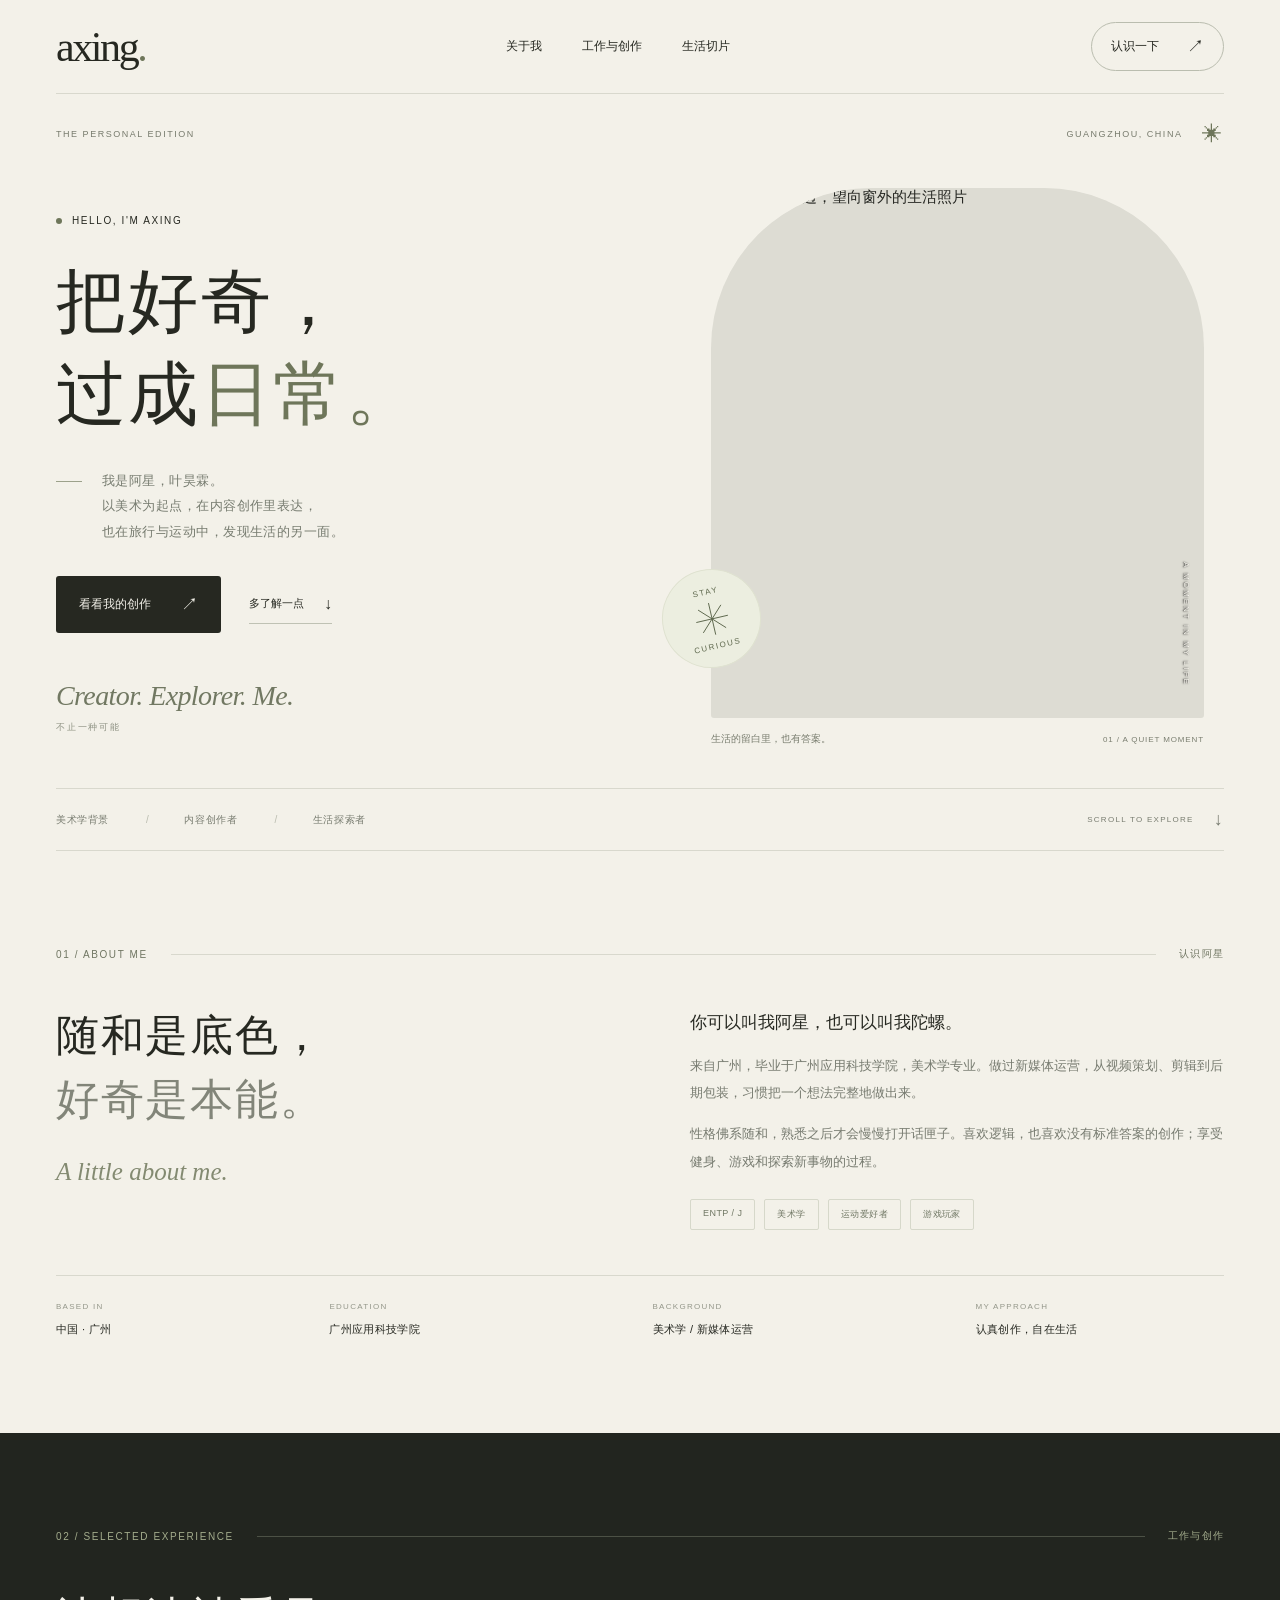
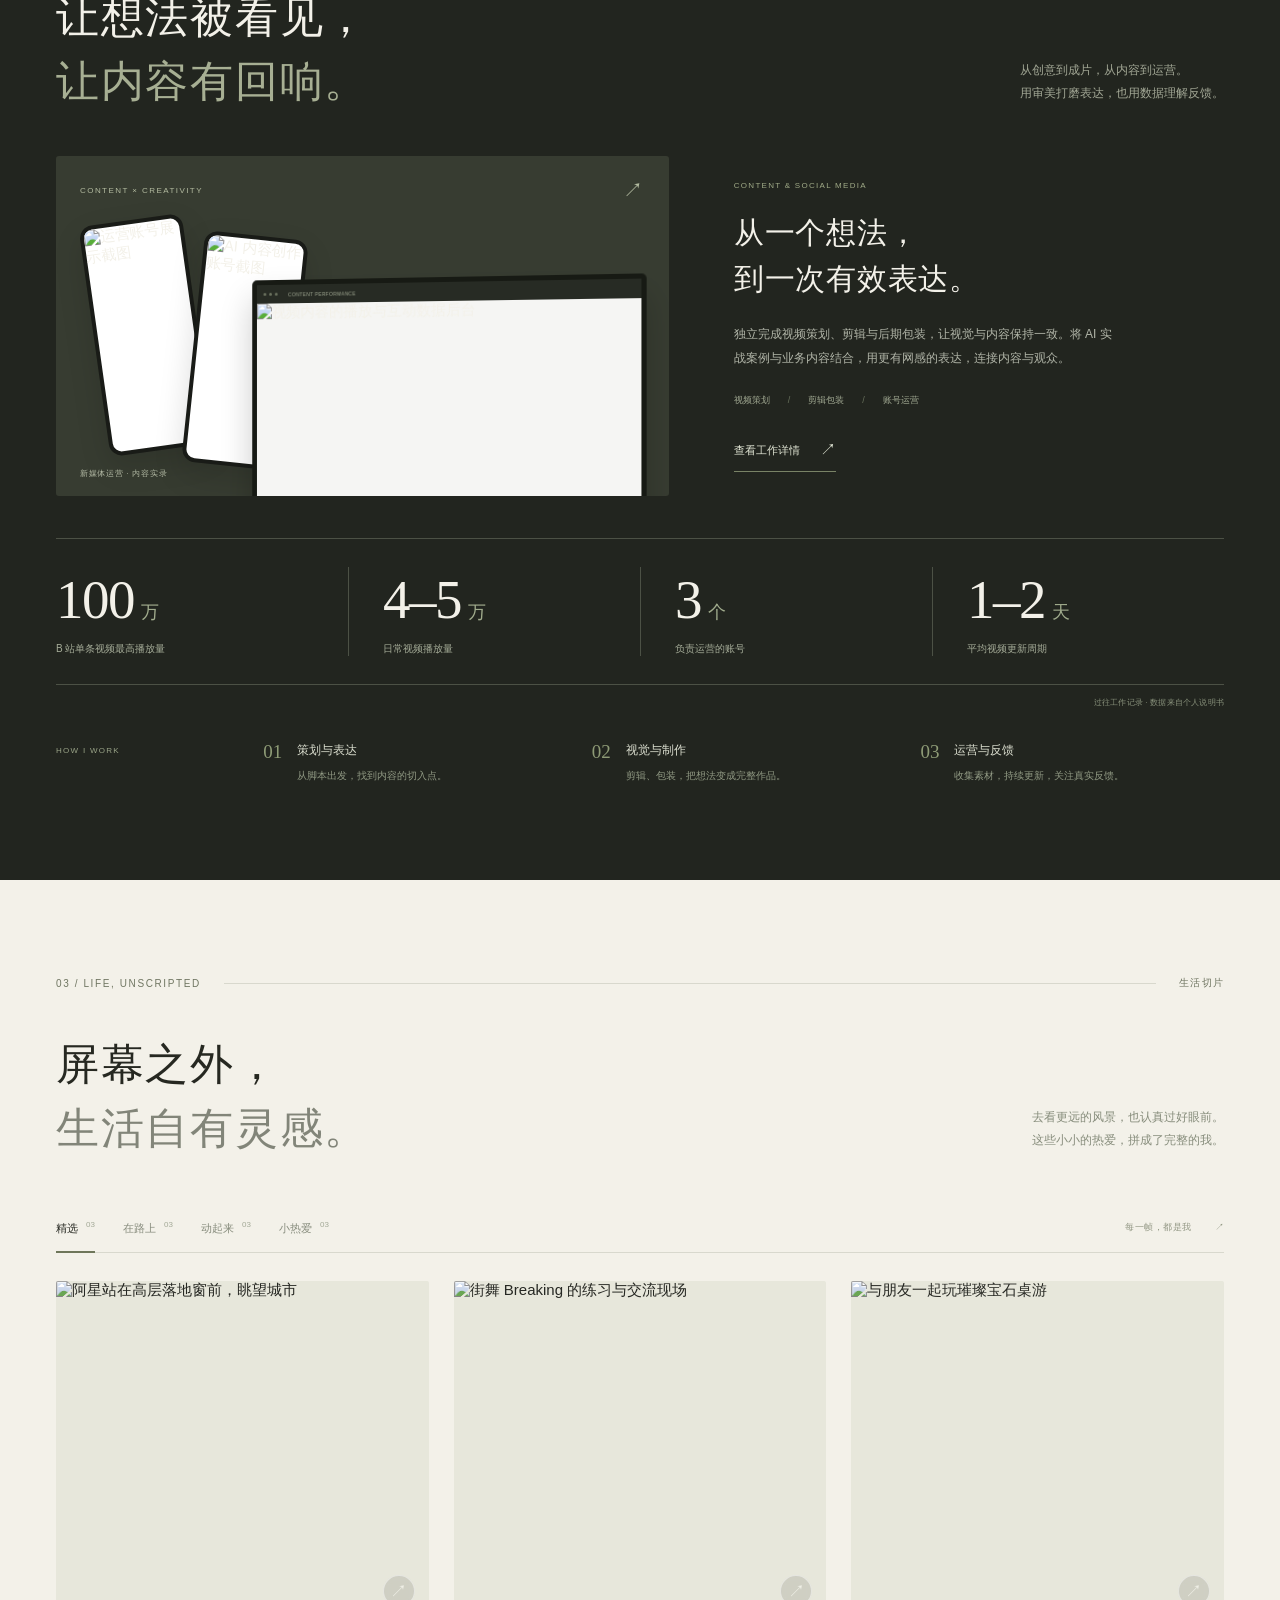
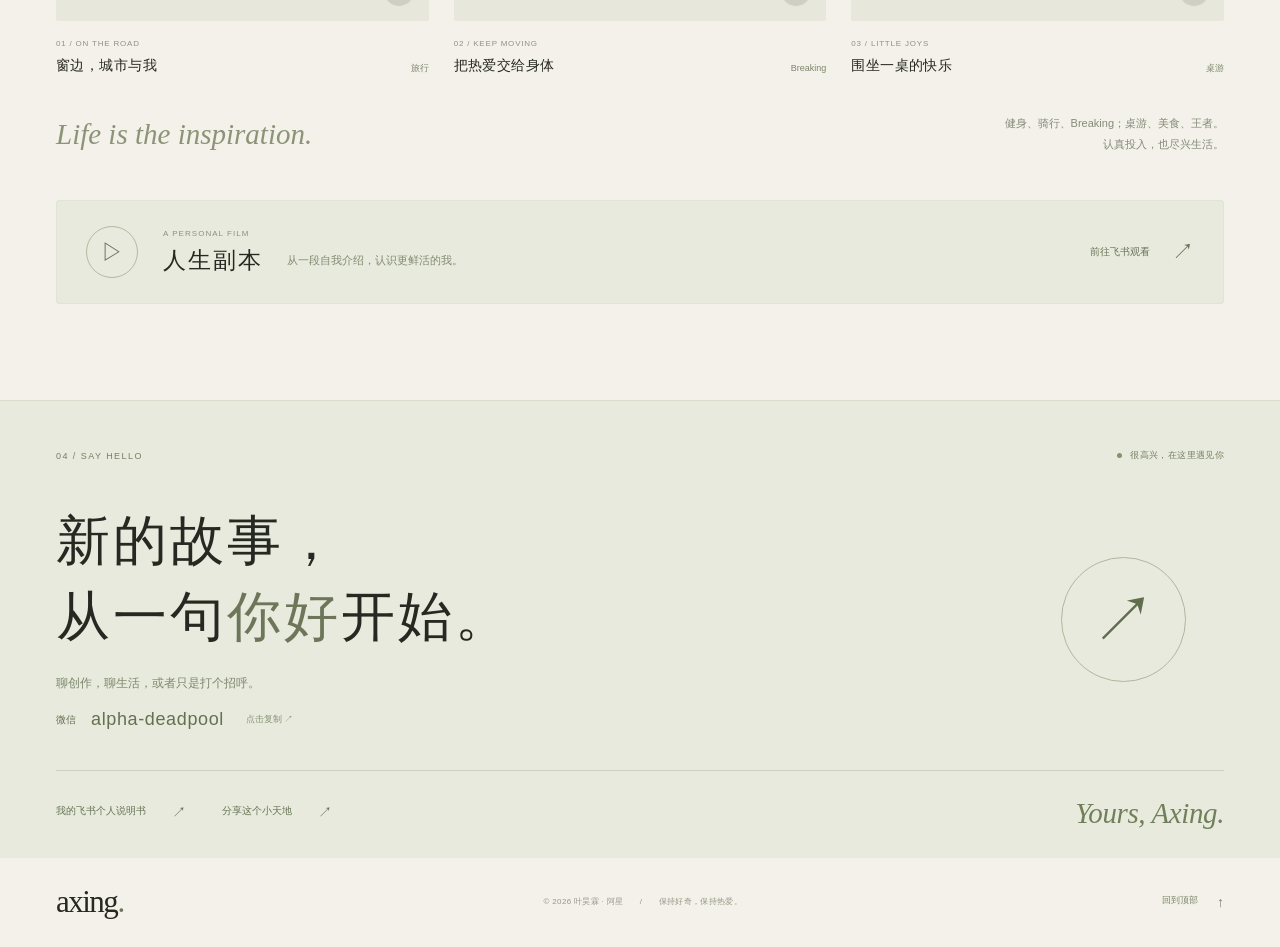
==== index.html @ 2fe50571 "Publish personal website with HTML, CSS and JavaScript" ====
<!doctype html>
<html lang="zh-CN">
<head>
  <meta charset="UTF-8">
  <meta name="viewport" content="width=device-width, initial-scale=1.0">
  <meta name="theme-color" content="#f3f1e9">
  <title>阿星 · 叶昊霖 — 在创作与生活之间，保持好奇</title>
  <meta name="description" content="你好，我是阿星，叶昊霖。来自广州，美术学背景，做过新媒体运营。在这里认识我的创作、工作与生活。">
  <link rel="canonical" href="https://tyler9169.github.io/axing-personal-site/">
  <meta property="og:url" content="https://tyler9169.github.io/axing-personal-site/">
  <meta property="og:image" content="https://tyler9169.github.io/axing-personal-site/assets/travel-01.webp">
  <meta property="og:type" content="website">
  <meta property="og:title" content="阿星 · 在创作与生活之间，保持好奇">
  <meta property="og:description" content="美术学背景 · 新媒体内容创作 · 生活探索。很高兴认识你。">
  <link rel="icon" type="image/svg+xml" href="favicon.svg">
  <link rel="preload" as="image" href="assets/travel-01.webp">
  <link rel="stylesheet" href="style.css">
  <script src="script.js" defer></script>
</head>
<body>
  <a class="skip-link" href="#main">跳到主要内容</a>
  <header class="site-header">
    <div class="container header-inner">
      <a class="wordmark" href="#home" aria-label="阿星，回到首页">axing<span>.</span></a>
      <nav class="desktop-nav" aria-label="主导航">
        <a href="#about">关于我</a><a href="#work">工作与创作</a><a href="#life">生活切片</a>
      </nav>
      <a href="#connect" class="header-contact">认识一下 <span aria-hidden="true">↗</span></a>
      <button class="menu-toggle" type="button" aria-expanded="false" aria-controls="mobile-nav" aria-label="打开导航"><span></span><span></span></button>
    </div>
    <nav class="mobile-nav" id="mobile-nav" aria-label="移动端导航" hidden>
      <a href="#about">关于我 <span>01</span></a><a href="#work">工作与创作 <span>02</span></a><a href="#life">生活切片 <span>03</span></a><a href="#connect">认识一下 <span>↗</span></a>
    </nav>
  </header>

  <main id="main">
    <section class="hero container" id="home" aria-labelledby="hero-heading">
      <div class="hero-topline"><span>THE PERSONAL EDITION</span><span>GUANGZHOU, CHINA <span class="tiny-star" aria-hidden="true">✳</span></span></div>
      <div class="hero-grid">
        <div class="hero-copy">
          <p class="eyebrow"><span class="status-dot"></span> HELLO, I'M AXING</p>
          <h1 id="hero-heading">把好奇，<br>过成<span class="italic-cn">日常。</span></h1>
          <div class="hero-intro"><span class="short-line" aria-hidden="true"></span><p>我是阿星，叶昊霖。<br>以美术为起点，在内容创作里表达，<br class="desktop-break">也在旅行与运动中，发现生活的另一面。</p></div>
          <div class="hero-actions"><a class="button button-dark" href="#work">看看我的创作 <span aria-hidden="true">↗</span></a><a class="text-link" href="#about">多了解一点 <span aria-hidden="true">↓</span></a></div>
          <div class="hero-signoff"><span class="serif">Creator. Explorer. Me.</span><span class="small-label">不止一种可能</span></div>
        </div>
        <figure class="hero-figure">
          <div class="hero-photo-frame"><img class="hero-photo" src="assets/travel-01.webp" width="1466" height="2200" alt="阿星坐在窗边，望向窗外的生活照片" fetchpriority="high"><div class="photo-side-note" aria-hidden="true">A MOMENT IN MY LIFE</div></div>
          <figcaption><span>生活的留白里，也有答案。</span><span>01 / A QUIET MOMENT</span></figcaption>
          <div class="photo-seal" aria-hidden="true"><span>STAY</span><svg viewBox="0 0 40 40" fill="none"><path d="M20 2v36M2 20h36M7 7l26 26M7 33 33 7" stroke="currentColor" stroke-width="1"/></svg><span>CURIOUS</span></div>
        </figure>
      </div>
      <div class="hero-bottom"><span>美术学背景</span><span>内容创作者</span><span>生活探索者</span><a href="#about" class="scroll-link" aria-label="向下探索关于我">SCROLL TO EXPLORE <span aria-hidden="true">↓</span></a></div>
    </section>

    <section class="about section-space container" id="about" aria-labelledby="about-heading">
      <div class="section-marker"><span class="section-number">01 / ABOUT ME</span><span class="rule"></span><span class="section-aside">认识阿星</span></div>
      <div class="about-grid">
        <div><h2 id="about-heading">随和是底色，<br><span class="muted">好奇是本能。</span></h2><div class="about-signature serif">A little about me.</div></div>
        <div class="about-body"><p class="lead">你可以叫我阿星，也可以叫我陀螺。</p><p>来自广州，毕业于广州应用科技学院，美术学专业。做过新媒体运营，从视频策划、剪辑到后期包装，习惯把一个想法完整地做出来。</p><p>性格佛系随和，熟悉之后才会慢慢打开话匣子。喜欢逻辑，也喜欢没有标准答案的创作；享受健身、游戏和探索新事物的过程。</p><div class="about-tags"><span>ENTP / J</span><span>美术学</span><span>运动爱好者</span><span>游戏玩家</span></div></div>
      </div>
      <dl class="profile-facts"><div><dt>BASED IN</dt><dd>中国 · 广州</dd></div><div><dt>EDUCATION</dt><dd>广州应用科技学院</dd></div><div><dt>BACKGROUND</dt><dd>美术学 / 新媒体运营</dd></div><div><dt>MY APPROACH</dt><dd>认真创作，自在生活</dd></div></dl>
    </section>

    <section class="work section-space" id="work" aria-labelledby="work-heading">
      <div class="container">
        <div class="section-marker"><span class="section-number">02 / SELECTED EXPERIENCE</span><span class="rule"></span><span class="section-aside">工作与创作</span></div>
        <div class="section-heading-row"><h2 id="work-heading">让想法被看见，<br><span>让内容有回响。</span></h2><p>从创意到成片，从内容到运营。<br>用审美打磨表达，也用数据理解反馈。</p></div>
        <div class="work-feature">
          <button class="work-visual" type="button" data-case-open aria-label="查看新媒体内容创作与账号运营的案例详情">
            <div class="visual-topline"><span>CONTENT × CREATIVITY</span><span>↗</span></div>
            <div class="screens-composition"><div class="phone-screen phone-one"><img src="assets/work-01.webp" width="990" height="2200" alt="运营账号展示截图" loading="lazy"></div><div class="phone-screen phone-two"><img src="assets/work-03.webp" width="1016" height="2200" alt="AI 内容创作账号截图" loading="lazy"></div><div class="analytics-window"><div class="window-bar"><i></i><i></i><i></i><span>CONTENT PERFORMANCE</span></div><img src="assets/work-06.webp" width="1800" height="1055" alt="视频内容的播放与互动数据后台" loading="lazy"></div></div>
            <span class="visual-caption">新媒体运营 · 内容实录</span><span class="visual-open" aria-hidden="true">↗</span>
          </button>
          <div class="work-feature-copy"><span class="eyebrow">CONTENT & SOCIAL MEDIA</span><h3>从一个想法，<br>到一次有效表达。</h3><p>独立完成视频策划、剪辑与后期包装，让视觉与内容保持一致。将 AI 实战案例与业务内容结合，用更有网感的表达，连接内容与观众。</p><div class="project-tags"><span>视频策划</span><span>剪辑包装</span><span>账号运营</span></div><button class="text-link light-link" type="button" data-case-open>查看工作详情 <span aria-hidden="true">↗</span></button></div>
        </div>
        <div class="metrics"><div><span class="metric-value">100<span>万</span></span><p>B 站单条视频最高播放量</p></div><div><span class="metric-value">4–5<span>万</span></span><p>日常视频播放量</p></div><div><span class="metric-value">3<span>个</span></span><p>负责运营的账号</p></div><div><span class="metric-value">1–2<span>天</span></span><p>平均视频更新周期</p></div></div>
        <p class="metric-source">过往工作记录 · 数据来自个人说明书</p>
        <div class="expertise"><span class="small-label">HOW I WORK</span><div class="expertise-item"><span>01</span><div><h4>策划与表达</h4><p>从脚本出发，找到内容的切入点。</p></div></div><div class="expertise-item"><span>02</span><div><h4>视觉与制作</h4><p>剪辑、包装，把想法变成完整作品。</p></div></div><div class="expertise-item"><span>03</span><div><h4>运营与反馈</h4><p>收集素材，持续更新，关注真实反馈。</p></div></div></div>
      </div>
    </section>

    <section class="life section-space container" id="life" aria-labelledby="life-heading">
      <div class="section-marker"><span class="section-number">03 / LIFE, UNSCRIPTED</span><span class="rule"></span><span class="section-aside">生活切片</span></div>
      <div class="section-heading-row"><h2 id="life-heading">屏幕之外，<br><span class="muted">生活自有灵感。</span></h2><p>去看更远的风景，也认真过好眼前。<br>这些小小的热爱，拼成了完整的我。</p></div>
      <div class="gallery-toolbar"><div class="gallery-tabs" role="tablist" aria-label="生活照片分类"><button id="tab-selected" type="button" role="tab" aria-selected="true" aria-controls="life-gallery" tabindex="0" data-filter="selected">精选 <span>03</span></button><button id="tab-travel" type="button" role="tab" aria-selected="false" aria-controls="life-gallery" tabindex="-1" data-filter="travel">在路上 <span>03</span></button><button id="tab-sport" type="button" role="tab" aria-selected="false" aria-controls="life-gallery" tabindex="-1" data-filter="sport">动起来 <span>03</span></button><button id="tab-hobby" type="button" role="tab" aria-selected="false" aria-controls="life-gallery" tabindex="-1" data-filter="hobby">小热爱 <span>03</span></button></div><span class="gallery-hint">每一帧，都是我 <span aria-hidden="true">↗</span></span></div>
      <div class="life-gallery" id="life-gallery" role="tabpanel" aria-labelledby="tab-selected" tabindex="0">
        <button class="gallery-card" type="button" data-photo-id="travel-02" aria-label="放大照片：窗边，城市与我"><span class="gallery-image"><img src="assets/travel-02.webp" width="1279" height="1706" alt="阿星站在高层落地窗前，眺望城市" loading="lazy"><span class="image-expand" aria-hidden="true">↗</span></span><span class="gallery-caption"><span><small>01 / ON THE ROAD</small><strong>窗边，城市与我</strong></span><span class="caption-tag">旅行</span></span></button>
        <button class="gallery-card" type="button" data-photo-id="sport-03" aria-label="放大照片：把热爱交给身体"><span class="gallery-image"><img src="assets/sport-03.webp" width="1800" height="868" alt="街舞 Breaking 的练习与交流现场" loading="lazy"><span class="image-expand" aria-hidden="true">↗</span></span><span class="gallery-caption"><span><small>02 / KEEP MOVING</small><strong>把热爱交给身体</strong></span><span class="caption-tag">Breaking</span></span></button>
        <button class="gallery-card" type="button" data-photo-id="hobby-01" aria-label="放大照片：围坐一桌的快乐"><span class="gallery-image"><img src="assets/hobby-01.webp" width="1800" height="1350" alt="与朋友一起玩璀璨宝石桌游" loading="lazy"><span class="image-expand" aria-hidden="true">↗</span></span><span class="gallery-caption"><span><small>03 / LITTLE JOYS</small><strong>围坐一桌的快乐</strong></span><span class="caption-tag">桌游</span></span></button>
      </div>
      <div class="life-note"><span class="serif">Life is the inspiration.</span><p>健身、骑行、Breaking；桌游、美食、王者。<br>认真投入，也尽兴生活。</p></div>
      <a class="film-link" href="https://my.feishu.cn/wiki/CaBywIQuNijyKak8I6Ncu6BZnD2" target="_blank" rel="noopener noreferrer"><span class="film-icon" aria-hidden="true">▷</span><span class="film-copy"><small>A PERSONAL FILM</small><strong>人生副本</strong><span>从一段自我介绍，认识更鲜活的我。</span></span><span class="film-action">前往飞书观看 <span aria-hidden="true">↗</span></span></a>
    </section>

    <section class="connect" id="connect" aria-labelledby="connect-heading"><div class="container"><div class="connect-top"><span class="small-label">04 / SAY HELLO</span><span class="connect-dot"><i></i> 很高兴，在这里遇见你</span></div><div class="connect-main"><div><h2 id="connect-heading">新的故事，<br>从一句<span>你好</span>开始。</h2><p>聊创作，聊生活，或者只是打个招呼。</p><button class="wechat-contact" type="button" data-copy-wechat aria-label="复制微信号 alpha-deadpool"><span>微信</span><strong>alpha-deadpool</strong><span class="copy-label">点击复制 ↗</span></button></div><button class="connect-arrow" type="button" data-copy-wechat aria-label="复制阿星的微信号 alpha-deadpool">↗</button></div><div class="connect-links"><a href="https://my.feishu.cn/wiki/CaBywIQuNijyKak8I6Ncu6BZnD2" target="_blank" rel="noopener noreferrer">我的飞书个人说明书 <span aria-hidden="true">↗</span></a><button class="share-button" type="button">分享这个小天地 <span aria-hidden="true">↗</span></button><span class="connect-signature serif">Yours, Axing.</span></div></div></section>
  </main>

  <footer class="site-footer container"><a class="wordmark" href="#home" aria-label="回到首页">axing<span>.</span></a><p>© <span id="copyright-year">2026</span> 叶昊霖 · 阿星 <span class="footer-divider">/</span> 保持好奇，保持热爱。</p><a href="#home">回到顶部 <span aria-hidden="true">↑</span></a></footer>
  <p id="toast" class="toast" role="status" aria-live="polite"></p>

  <dialog class="lightbox" id="photo-dialog" aria-labelledby="photo-title"><div class="lightbox-top"><p id="photo-title"></p><button class="icon-button" type="button" data-close="photo-dialog" aria-label="关闭照片">×</button></div><div class="lightbox-stage"><button class="photo-prev icon-button" type="button" aria-label="上一张照片">←</button><img id="lightbox-image" src="assets/travel-02.webp" alt=""><button class="photo-next icon-button" type="button" aria-label="下一张照片">→</button></div><div class="lightbox-bottom"><p id="photo-description"></p><span id="photo-counter"></span></div></dialog>

  <dialog class="case-dialog" id="case-dialog" aria-labelledby="case-title"><div class="case-dialog-header"><span class="small-label">SELECTED EXPERIENCE / 01</span><button type="button" class="icon-button" data-close="case-dialog" aria-label="关闭工作详情">×</button></div><div class="case-content"><p class="eyebrow">新媒体内容创作与账号运营</p><h2 id="case-title">把想法做成内容，<br>再把内容带到人群中。</h2><p class="case-intro">一段从视频策划、独立制作到多账号运营的工作经历。</p><dl class="case-meta"><div><dt>角色</dt><dd>新媒体运营</dd></div><div><dt>工作范围</dt><dd>策划 / 剪辑 / 后期 / 运营</dd></div><div><dt>内容方向</dt><dd>AI 实战案例与业务内容</dd></div></dl><h3>我负责的部分</h3><ol class="case-responsibilities"><li><strong>让表达完整</strong><p>独立负责视频的策划、剪辑及后期包装，统一整体内容风格，打磨视觉呈现。</p></li><li><strong>让内容易于理解</strong><p>将 AI 实战案例与公司代购服务等内容结合，通过更有网感的表达，优化用户观看体验。</p></li><li><strong>让运营持续发生</strong><p>负责三个账号，根据脚本收集与制作素材，平均每 1–2 天更新一条视频。</p></li></ol><h3>工作记录</h3><p class="case-note">以下为个人说明书中的原始账号与后台截图，可点击查看大图。</p><div class="case-screens"><button type="button" data-work-photo="work-01" aria-label="放大账号展示一"><img src="assets/work-01.webp" alt="账号展示一" loading="lazy"></button><button type="button" data-work-photo="work-02" aria-label="放大账号展示二"><img src="assets/work-02.webp" alt="账号展示二" loading="lazy"></button><button type="button" data-work-photo="work-03" aria-label="放大 AI 内容账号"><img src="assets/work-03.webp" alt="AI 内容账号" loading="lazy"></button><button type="button" data-work-photo="work-04" aria-label="放大运营数据一"><img src="assets/work-04.webp" alt="运营数据一" loading="lazy"></button><button type="button" data-work-photo="work-05" aria-label="放大运营数据二"><img src="assets/work-05.webp" alt="运营数据二" loading="lazy"></button><button type="button" data-work-photo="work-06" aria-label="放大视频表现数据"><img src="assets/work-06.webp" alt="视频表现数据" loading="lazy"></button></div><p class="case-bottom-note">数据来自过往个人工作记录，不代表当前账号表现。</p></div></dialog>
</body>
</html>
---- style.css ----
@charset "UTF-8";
:root{--paper:#f3f1e9;--ink:#262821;--muted:#828579;--line:#d8d8cd;--olive:#6e765a;--dark:#22251f;--serif:"Bodoni 72","Didot","Times New Roman","Songti SC","STSong",serif;--sans:"Helvetica Neue","PingFang SC","Microsoft YaHei",Arial,sans-serif}
*{box-sizing:border-box}html{scroll-behavior:smooth;scroll-padding-top:95px}body{margin:0;background:var(--paper);color:var(--ink);font-family:var(--sans);font-size:15px;-webkit-font-smoothing:antialiased}body.modal-open{overflow:hidden}button,a{-webkit-tap-highlight-color:transparent}button,input{font:inherit}button{color:inherit}button{cursor:pointer}a{color:inherit;text-decoration:none}img{display:block;max-width:100%}button{border:0}figure,p,h1,h2,h3,h4,dl,dd{margin:0}a,button{touch-action:manipulation}button:focus-visible,a:focus-visible,[tabindex="0"]:focus-visible{outline:2px solid var(--olive);outline-offset:6px}::selection{background:#cdd1bb;color:#22251f}.container{width:min(1248px,calc(100% - 112px));margin:0 auto}.serif{font-family:var(--serif)}.small-label,.eyebrow,.section-number{font-size:10px;font-weight:500;letter-spacing:.16em}.eyebrow{display:flex;align-items:center;gap:10px}.section-space{padding-top:96px;padding-bottom:96px}.muted{color:var(--muted)}.skip-link{position:fixed;z-index:100;top:10px;left:10px;background:var(--ink);color:white;padding:14px;transform:translateY(-150%)}.skip-link:focus{transform:translateY(0)}.site-header{height:94px;background:var(--paper);position:relative;z-index:20}.header-inner{height:100%;display:flex;align-items:center;justify-content:space-between;border-bottom:1px solid var(--line)}.wordmark{font-family:var(--serif);font-size:42px;letter-spacing:-2.4px;line-height:1}.wordmark span{color:var(--olive)}.desktop-nav{display:flex;gap:40px;align-items:center;font-size:12px}.desktop-nav a{padding:14px 0;position:relative}.desktop-nav a::after{content:"";position:absolute;height:1px;bottom:5px;left:0;right:100%;background:currentColor;transition:right .25s}.desktop-nav a:hover::after{right:0}.header-contact{font-size:12px;display:flex;gap:28px;align-items:center;border:1px solid #babdaf;border-radius:100px;padding:12px 19px}.header-contact span{font-size:17px}.header-contact:hover{background:#e9eadf}.menu-toggle{display:none}.mobile-nav[hidden]{display:none}
.hero{padding-top:30px}.hero-topline{display:flex;align-items:center;justify-content:space-between;font-size:9px;letter-spacing:.17em;color:#777b6d}.hero-topline>span:last-child{display:flex;gap:20px;align-items:center}.tiny-star{font-size:20px;color:var(--olive);line-height:1}.hero-grid{display:grid;grid-template-columns:1.05fr 1fr;gap:86px;padding:44px 0 42px;align-items:center}.hero-copy{padding-top:15px}.status-dot{width:6px;height:6px;background:var(--olive);border-radius:50%}.hero h1{font-family:var(--serif);font-size:clamp(57px,5.5vw,82px);line-height:1.32;font-weight:400;letter-spacing:.035em;margin-top:29px}.italic-cn{color:var(--olive)}.hero-intro{display:flex;gap:20px;margin-top:27px;align-items:flex-start}.short-line{height:1px;width:26px;background:#9ca18b;margin-top:13px;flex-shrink:0}.hero-intro p{font-size:13px;line-height:1.95;letter-spacing:.035em;color:#777c70}.hero-actions{display:flex;align-items:center;gap:28px;margin-top:32px}.button{display:inline-flex;align-items:center;justify-content:space-between;gap:30px;padding:17px 23px;font-size:12px;border-radius:3px;transition:background .2s,transform .2s}.button-dark{background:var(--ink);color:var(--paper)}.button-dark:hover{background:#474c3d;transform:translateY(-2px)}.button span{font-size:17px}.text-link{display:inline-flex;gap:20px;font-size:11px;padding:10px 0;align-items:center;background:transparent;border-bottom:1px solid #bfc2b4}.text-link span{font-size:16px}.hero-signoff{margin-top:47px;display:flex;flex-direction:column;gap:9px}.hero-signoff .serif{font-size:28px;font-style:italic;letter-spacing:-.6px;color:#717862}.hero-signoff .small-label{font-size:9px;letter-spacing:.2em;color:#8c9081}.hero-figure{position:relative;margin-left:15px;margin-right:20px}.hero-photo-frame{height:530px;position:relative;background:#dddcd3;border-radius:160px 160px 3px 3px;overflow:hidden}.hero-photo{height:100%;width:100%;object-fit:cover;object-position:50% 53%;filter:saturate(.66)}.photo-side-note{position:absolute;right:13px;bottom:32px;writing-mode:vertical-rl;font-size:8px;letter-spacing:.25em;color:#f2f0e8;text-shadow:0 1px 2px #000}.hero-figure figcaption{display:flex;justify-content:space-between;align-items:center;font-size:10px;color:#7a7e70;padding-top:14px;gap:10px;white-space:nowrap}.hero-figure figcaption span:last-child{font-size:8px;letter-spacing:.11em}.photo-seal{position:absolute;left:-49px;bottom:78px;height:99px;width:99px;border-radius:50%;background:#eceee0;color:#5d674c;display:flex;flex-direction:column;align-items:center;justify-content:center;gap:5px;border:1px solid #dfe2d0;transform:rotate(-13deg)}.photo-seal span{font-size:8px;letter-spacing:.2em}.photo-seal svg{width:36px;height:36px}.hero-bottom{display:flex;align-items:center;gap:37px;border-top:1px solid var(--line);border-bottom:1px solid var(--line);padding:20px 0;color:#787c70;font-size:10px;letter-spacing:.06em}.hero-bottom>span+span::before{content:"/";padding-right:35px;color:#b9bcaf}.scroll-link{margin-left:auto;font-size:8px;letter-spacing:.16em;display:flex;align-items:center;gap:20px}.scroll-link span{font-size:18px}
.section-marker{display:flex;align-items:center;gap:23px;margin-bottom:43px;color:#707662}.section-marker .rule{height:1px;flex:1;background:var(--line)}.section-aside{font-size:10px;letter-spacing:.12em}.about-grid{display:grid;grid-template-columns:1fr 1fr;gap:100px}.about h2,.section-heading-row h2{font-family:var(--serif);font-weight:400;font-size:43px;line-height:1.48;letter-spacing:.04em}.about-signature{font-style:italic;font-size:25px;color:#838a71;margin-top:27px}.about-body{padding-top:5px}.about-body p{font-size:13px;line-height:2.1;color:#777b70;margin-top:14px}.about-body .lead{font-size:17px;line-height:1.7;color:var(--ink);margin-top:0}.about-tags{display:flex;gap:9px;flex-wrap:wrap;margin-top:24px}.about-tags span{font-size:9px;letter-spacing:.05em;padding:8px 12px;border:1px solid #d6d8ca;border-radius:2px;color:#707764}.profile-facts{display:grid;grid-template-columns:1fr 1.2fr 1.2fr 1fr;margin-top:45px;border-top:1px solid var(--line);padding-top:26px;gap:25px}.profile-facts dt{font-size:8px;letter-spacing:.16em;color:#94978a;margin-bottom:11px}.profile-facts dd{font-size:11px;letter-spacing:.03em}
.work{background:var(--dark);color:var(--paper)}.work .section-marker{color:#a4ad8d}.work .rule{background:#4c5145}.section-heading-row{display:flex;align-items:flex-end;justify-content:space-between;gap:40px;margin-bottom:43px}.section-heading-row>p{font-size:12px;line-height:1.95;color:#878d7c;padding-bottom:8px;max-width:320px}.work .section-heading-row h2 span{color:#a7af93}.work .section-heading-row>p{color:#a2a795}.work-feature{display:grid;grid-template-columns:1.25fr 1fr;gap:65px;align-items:center}.work-visual{height:340px;background:#373c31;position:relative;padding:0;overflow:hidden;text-align:left;border-radius:3px}.visual-topline{position:absolute;top:21px;left:24px;right:24px;display:flex;justify-content:space-between;align-items:center;color:#b3bba0;font-size:8px;letter-spacing:.18em}.visual-topline span:last-child{font-size:20px}.screens-composition{position:absolute;left:30px;right:30px;top:63px;height:245px;transition:transform .5s}.work-visual:hover .screens-composition{transform:translateY(-5px)}.phone-screen{position:absolute;top:0;width:104px;height:232px;border:4px solid #191b17;border-radius:13px;overflow:hidden;box-shadow:0 12px 30px #0002;background:#fff}.phone-screen img{width:100%;height:100%;object-fit:cover;object-position:top}.phone-one{left:8px;transform:rotate(-8deg);z-index:2}.phone-two{left:107px;top:16px;transform:rotate(6deg);z-index:3}.analytics-window{position:absolute;width:72%;right:-4px;top:58px;background:#f5f5f3;box-shadow:0 20px 35px #0003;border:5px solid #171a14;border-radius:5px;transform:perspective(1000px) rotateY(-8deg);z-index:4;overflow:hidden}.window-bar{height:19px;background:#272b24;display:flex;gap:3px;align-items:center;padding:0 7px}.window-bar i{display:block;width:3px;height:3px;background:#6c7360;border-radius:50%}.window-bar span{font-size:5px;letter-spacing:.07em;color:#a4ac96;margin-left:8px}.analytics-window img{width:100%;height:auto}.visual-caption{position:absolute;bottom:17px;left:24px;font-size:8px;letter-spacing:.09em;color:#b7bea8}.visual-open{position:absolute;bottom:15px;right:20px;font-size:18px;color:#b7bea8}.work-feature-copy{padding:16px 0}.work-feature-copy .eyebrow{color:#a0aa87;font-size:8px}.work-feature-copy h3{font-family:var(--serif);font-weight:400;font-size:30px;line-height:1.55;letter-spacing:.025em;margin-top:20px}.work-feature-copy p{font-size:12px;line-height:2;color:#b1b5a8;max-width:380px;margin-top:19px}.project-tags{display:flex;gap:18px;margin-top:24px;color:#a2aa93;font-size:9px}.project-tags span+span::before{content:"/";margin-right:18px;color:#69725d}.light-link{color:#e1e5d4;border-color:#798366;margin-top:23px}.metrics{display:grid;grid-template-columns:repeat(4,1fr);border-top:1px solid #4c5145;border-bottom:1px solid #4c5145;margin-top:42px;padding:28px 0}.metrics>div{padding-left:34px;border-left:1px solid #4c5145}.metrics>div:first-child{padding-left:0;border-left:0}.metric-value{font-size:55px;font-family:var(--serif);font-weight:400;letter-spacing:-1.5px;line-height:1.2}.metric-value>span{font-size:18px;margin-left:7px;color:#a1ac8d;letter-spacing:0}.metrics p{font-size:10px;margin-top:9px;color:#a6ad99}.metric-source{text-align:right;color:#88917b;font-size:8px;margin-top:12px;letter-spacing:.025em}.expertise{display:grid;grid-template-columns:.6fr 1fr 1fr 1fr;gap:25px;align-items:start;padding-top:34px}.expertise>.small-label{font-size:8px;color:#99a387;padding-top:4px}.expertise-item{display:flex;gap:15px}.expertise-item>span{font-family:var(--serif);font-size:19px;color:#8e9b76;line-height:1}.expertise-item h4{font-size:12px;font-weight:400;color:#dbdecf}.expertise-item p{font-size:10px;color:#919a84;line-height:1.7;margin-top:8px}
.gallery-toolbar{display:flex;justify-content:space-between;align-items:center;border-bottom:1px solid var(--line);margin-bottom:28px}.gallery-tabs{display:flex;gap:28px}.gallery-tabs button{padding:16px 0 17px;background:transparent;color:#888d7e;font-size:11px;position:relative}.gallery-tabs button>span{font-size:8px;margin-left:5px;vertical-align:super;color:#a3a997}.gallery-tabs button[aria-selected="true"]{color:var(--ink)}.gallery-tabs button[aria-selected="true"]::after{content:"";position:absolute;bottom:-1px;left:0;right:0;height:2px;background:var(--olive)}.gallery-hint{font-size:9px;letter-spacing:.05em;color:#929784}.gallery-hint span{margin-left:20px}.life-gallery{display:grid;grid-template-columns:repeat(3,1fr);gap:25px}.gallery-card{padding:0;background:transparent;text-align:left;min-width:0}.gallery-image{height:340px;display:block;position:relative;overflow:hidden;background:#e7e7db;border-radius:2px}.gallery-image>img{height:100%;width:100%;object-fit:cover;filter:saturate(.7);transition:transform .6s ease,filter .6s ease}.gallery-card:hover .gallery-image>img{transform:scale(1.025);filter:saturate(.95)}.gallery-card[data-photo-id="sport-03"] .gallery-image>img{object-position:50% center}.gallery-card[data-photo-id="travel-03"] .gallery-image>img{object-position:center 43%}.image-expand{position:absolute;right:14px;bottom:14px;color:#efefe6;border:1px solid #ffffff7a;background:#20251f1f;backdrop-filter:blur(4px);display:flex;justify-content:center;align-items:center;width:32px;height:32px;border-radius:50%;font-size:17px}.gallery-caption{display:flex;justify-content:space-between;align-items:flex-end;padding-top:18px;gap:10px}.gallery-caption small{display:block;font-size:8px;letter-spacing:.1em;color:#8c9480}.gallery-caption strong{display:block;font-size:14px;letter-spacing:.03em;font-weight:400;margin-top:9px}.caption-tag{font-size:9px;color:#7d866c;line-height:1.5;white-space:nowrap}.life-note{display:flex;justify-content:space-between;gap:30px;align-items:center;padding:38px 0 45px}.life-note .serif{font-size:29px;font-style:italic;color:#8b9477}.life-note p{font-size:11px;line-height:1.9;color:#848b78;text-align:right}.film-link{display:flex;align-items:center;gap:25px;background:#e8eadd;border:1px solid #e0e3d5;padding:25px 29px;border-radius:3px;transition:background .2s}.film-link:hover{background:#dfe4d1}.film-icon{display:flex;width:52px;height:52px;border-radius:50%;align-items:center;justify-content:center;border:1px solid #b2bba0;color:#626e50;font-size:23px}.film-copy{display:grid;grid-template-columns:auto auto;column-gap:25px;row-gap:7px;align-items:center}.film-copy small{grid-column:1/-1;font-size:8px;letter-spacing:.13em;color:#8a9479}.film-copy strong{font-weight:400;font-family:var(--serif);font-size:23px;letter-spacing:.08em}.film-copy>span{font-size:11px;color:#818b70}.film-action{display:flex;align-items:center;gap:22px;margin-left:auto;font-size:10px;white-space:nowrap;color:#687556}.film-action span{font-size:22px}
.connect{background:#e7eadd;padding:48px 0 0;border-top:1px solid #d7deca}.connect-top{display:flex;justify-content:space-between;align-items:center;color:#768163}.connect-top .small-label{font-size:9px}.connect-dot{display:flex;align-items:center;gap:8px;font-size:9px;letter-spacing:.04em}.connect-dot i{width:5px;height:5px;border-radius:50%;background:#83936c}.connect-main{display:flex;align-items:center;justify-content:space-between;gap:50px;padding:42px 0 35px}.connect-main h2{font-size:54px;line-height:1.4;font-weight:400;font-family:var(--serif);letter-spacing:.055em}.connect-main h2 span{color:var(--olive)}.connect-main p{font-size:12px;color:#7d886c;margin-top:20px}.connect-arrow{width:125px;height:125px;display:flex;align-items:center;justify-content:center;border:1px solid #afb89d;border-radius:50%;font-size:65px;font-family:var(--sans);font-weight:200;color:#616e4e;transition:background .3s,transform .3s;flex-shrink:0;margin-right:38px}.connect-arrow:hover{background:#d9dfcd;transform:translate(3px,-3px)}.connect-links{display:flex;gap:36px;align-items:center;padding:25px 0 28px;border-top:1px solid #cbd2bf}.connect-links>a,.share-button{background:transparent;font-size:10px;display:flex;gap:26px;padding:8px 0;color:#657453}.connect-links>a>span,.share-button>span{font-size:14px}.connect-signature{margin-left:auto;font-size:29px;font-style:italic;letter-spacing:-.4px;color:#71805b}.site-footer{display:flex;align-items:center;justify-content:space-between;gap:25px;padding:28px 0 30px}.site-footer .wordmark{font-size:31px;letter-spacing:-1.5px}.site-footer p{color:#949886;font-size:8px;letter-spacing:.04em}.footer-divider{margin:0 14px}.site-footer>a:last-child{font-size:9px;color:#798467;display:flex;gap:19px}.site-footer>a:last-child span{font-size:14px}.toast{position:fixed;left:50%;bottom:28px;z-index:100;transform:translate(-50%,20px);opacity:0;pointer-events:none;padding:13px 23px;max-width:calc(100% - 30px);width:max-content;background:var(--ink);color:var(--paper);border-radius:4px;box-shadow:0 4px 20px #0002;font-size:12px;transition:opacity .2s,transform .2s}.toast.visible{opacity:1;transform:translate(-50%,0)}
dialog{border:0;padding:0}dialog::backdrop{background:#11180fe0;backdrop-filter:blur(8px)}.icon-button{height:42px;width:42px;background:transparent;display:flex;align-items:center;justify-content:center;font-size:26px;border:1px solid currentColor;border-radius:50%;font-weight:300;flex-shrink:0}.lightbox{background:transparent;color:#e9ecde;width:min(1150px,calc(100% - 48px));max-width:100%;max-height:95dvh;overflow:visible}.lightbox-top{display:flex;justify-content:space-between;align-items:center;padding:0 0 18px;gap:20px}.lightbox-top p{font-size:14px}.lightbox .icon-button{border-color:#b1b9a254;color:#e1e6d5}.lightbox-stage{display:grid;grid-template-columns:45px minmax(0,1fr) 45px;gap:25px;align-items:center}.lightbox-stage img{object-fit:contain;width:100%;height:70dvh}.lightbox-bottom{display:flex;align-items:center;justify-content:space-between;gap:25px;padding:20px 70px 0;font-size:11px;color:#b9c1aa}.lightbox-bottom span{white-space:nowrap;font-size:10px;letter-spacing:.13em}.case-dialog{width:min(970px,calc(100% - 40px));max-height:90dvh;color:var(--ink);background:var(--paper);border-radius:4px;overscroll-behavior:contain}.case-dialog-header{padding:17px 32px;display:flex;align-items:center;justify-content:space-between;border-bottom:1px solid var(--line);position:sticky;top:0;background:var(--paper);z-index:1}.case-dialog-header>.small-label{font-size:9px;color:#7c856a}.case-dialog-header .icon-button{border:0;font-size:29px}.case-content{padding:35px 50px 40px}.case-content>.eyebrow{font-size:10px;color:#7e876d}.case-content h2{font-family:var(--serif);font-weight:400;font-size:37px;line-height:1.55;margin-top:22px}.case-intro{font-size:13px;color:#7e8573;margin-top:17px}.case-meta{display:grid;grid-template-columns:1fr 1.5fr 1.5fr;gap:25px;border-top:1px solid var(--line);border-bottom:1px solid var(--line);padding:24px 0;margin-top:30px}.case-meta dt{font-size:10px;color:#909881;margin-bottom:8px}.case-meta dd{font-size:11px;line-height:1.8}.case-content h3{font-weight:400;font-size:20px;margin-top:33px}.case-responsibilities{padding-left:20px;margin:22px 0}.case-responsibilities li{padding:0 0 15px 9px;color:#667551;font-size:13px}.case-responsibilities strong{font-weight:500;color:var(--ink)}.case-responsibilities p{font-size:12px;line-height:1.9;color:#7c856f;margin-top:6px}.case-note,.case-bottom-note{font-size:11px;line-height:1.8;color:#889179;margin-top:13px}.case-screens{display:grid;grid-template-columns:repeat(3,1fr);gap:18px;margin-top:24px}.case-screens>button{background:#e3e5d9;padding:10px;border-radius:3px;overflow:hidden;height:265px}.case-screens img{height:100%;width:100%;object-fit:contain}.case-screens>button:hover{background:#d5daca}
.connect-arrow{background:transparent}.wechat-contact{display:flex;align-items:center;gap:15px;background:transparent;padding:17px 0 5px;color:#647151}.wechat-contact>span:first-child{font-size:10px}.wechat-contact strong{font-size:18px;font-weight:400;letter-spacing:.035em}.copy-label{font-size:9px;color:#879475;margin-left:7px}.wechat-contact:hover strong{text-decoration:underline;text-underline-offset:5px}
@media(min-width:1500px){.hero-grid{gap:115px}.hero-photo-frame{height:575px}.hero h1{font-size:83px}.hero-copy{padding-top:0}}
@media(max-width:1100px){.container{width:calc(100% - 72px)}.hero-grid{gap:50px}.hero h1{font-size:60px}.hero-photo-frame{height:480px;border-radius:130px 130px 3px 3px}.hero-figure{margin-right:0;margin-left:0}.hero-intro p{font-size:12px}.hero-actions{gap:21px}.hero-signoff{margin-top:34px}.hero-figure figcaption span:last-child{display:none}.about-grid{gap:60px}.work-feature{gap:36px;grid-template-columns:1.15fr 1fr}.work-visual{height:320px}.screens-composition{left:20px;right:20px}.phone-screen{width:93px;height:202px}.phone-two{left:85px}.analytics-window{top:71px;width:73%}.work-feature-copy h3{font-size:26px}.metrics>div{padding-left:24px}.metric-value{font-size:48px}.gallery-image{height:300px}.gallery-caption strong{font-size:12px}.gallery-caption small{font-size:7px}.expertise{grid-template-columns:repeat(3,1fr);row-gap:22px}.expertise>.small-label{grid-column:1/-1}.film-copy{column-gap:18px}.film-copy>span{font-size:10px}}
@media(max-width:800px){.container{width:calc(100% - 48px)}.site-header{height:78px}.desktop-nav{gap:25px;font-size:11px}.wordmark{font-size:35px}.header-contact{font-size:11px;padding:10px 15px;gap:20px}.hero-topline{font-size:7px}.hero-grid{gap:30px;padding-top:32px}.hero h1{font-size:50px;margin-top:22px}.hero .eyebrow{font-size:8px}.hero-photo-frame{height:430px;border-radius:100px 100px 3px 3px}.hero-intro{gap:12px;margin-top:22px}.short-line{width:16px}.hero-intro p{font-size:11px}.hero-actions{gap:15px;margin-top:24px}.button{font-size:10px;gap:18px;padding:14px 16px}.text-link{font-size:10px;gap:10px}.hero-signoff .serif{font-size:22px}.photo-seal{width:76px;height:76px;left:-24px;bottom:58px;gap:3px}.photo-seal span{font-size:6px}.photo-seal svg{width:27px;height:27px}.hero-bottom{gap:20px;font-size:9px}.hero-bottom>span+span::before{padding-right:20px}.scroll-link{font-size:7px;gap:12px}.section-space{padding:70px 0}.section-marker{gap:16px;margin-bottom:34px}.section-number{font-size:9px}.section-aside{font-size:9px}.about h2,.section-heading-row h2{font-size:33px}.about-grid{gap:40px}.about-body .lead{font-size:14px}.about-body p{font-size:11px}.about-tags{gap:6px}.about-tags span{font-size:8px;padding:7px 8px}.profile-facts{gap:15px}.profile-facts dd{font-size:10px}.profile-facts dt{font-size:7px}.section-heading-row>p{font-size:10px;max-width:260px}.work-feature{gap:25px}.work-visual{height:290px}.phone-screen{width:80px;height:179px}.phone-one{left:0}.phone-two{left:65px}.analytics-window{width:79%;top:90px}.work-feature-copy h3{font-size:23px;margin-top:15px}.work-feature-copy p{font-size:10px;margin-top:13px}.project-tags{gap:10px;font-size:8px}.project-tags span+span::before{margin-right:10px}.work-feature-copy .eyebrow{font-size:7px}.metrics>div{padding-left:17px}.metric-value{font-size:41px}.metric-value>span{font-size:15px}.metrics p{font-size:8px}.expertise-item p{font-size:9px}.life-gallery{gap:18px}.gallery-image{height:240px}.gallery-caption{align-items:flex-start;gap:8px}.caption-tag{font-size:8px}.gallery-caption strong{font-size:11px;line-height:1.7}.gallery-tabs{gap:23px}.gallery-hint{font-size:8px}.life-note .serif{font-size:25px}.life-note p{font-size:10px}.film-link{padding:23px;gap:20px}.film-copy{grid-template-columns:1fr;row-gap:5px}.film-copy small{grid-column:auto}.film-copy strong{font-size:21px}.film-icon{width:46px;height:46px;flex-shrink:0}.connect-main h2{font-size:44px}.connect-arrow{width:100px;height:100px;font-size:50px;margin-right:15px}.connect-signature{font-size:25px}.connect-links{gap:25px}.connect-links>a,.share-button{font-size:9px;gap:16px}.site-footer p{font-size:7px}.footer-divider{margin:0 8px}}
@media(max-width:600px){html{scroll-padding-top:25px}.container{width:calc(100% - 40px)}.site-header{height:73px}.wordmark{font-size:36px}.desktop-nav,.header-contact{display:none}.menu-toggle{display:flex;flex-direction:column;justify-content:center;gap:6px;width:44px;height:44px;background:transparent;padding:10px}.menu-toggle span{display:block;height:1px;width:22px;background:var(--ink);transition:transform .2s}.menu-toggle[aria-expanded="true"] span:first-child{transform:translateY(3.5px) rotate(45deg)}.menu-toggle[aria-expanded="true"] span:last-child{transform:translateY(-3.5px) rotate(-45deg)}.mobile-nav{position:absolute;top:73px;left:0;right:0;padding:15px 25px 24px;background:var(--paper);border-bottom:1px solid var(--line);box-shadow:0 15px 20px #1b271211;display:flex;flex-direction:column}.mobile-nav a{padding:17px 0;display:flex;justify-content:space-between;border-bottom:1px solid var(--line);font-size:14px}.mobile-nav a span{font-size:10px;color:var(--olive)}.hero{padding-top:21px}.hero-topline{font-size:6px;letter-spacing:.11em}.hero-topline>span:last-child{gap:8px}.tiny-star{font-size:15px}.hero-grid{display:flex;flex-direction:column;gap:36px;padding:35px 0 28px}.hero-copy{width:100%;padding-top:0}.hero .eyebrow{font-size:8px;letter-spacing:.15em}.hero h1{font-size:57px;line-height:1.27;margin-top:21px;letter-spacing:.035em}.hero-intro{margin-top:23px;gap:16px}.hero-intro p{font-size:12px;line-height:1.95}.short-line{width:22px}.hero-actions{margin-top:24px;gap:27px}.button{font-size:11px;padding:16px 20px;gap:28px}.text-link{font-size:11px;gap:19px}.hero-signoff{display:none}.hero-figure{margin:0;width:100%;padding-left:25px}.hero-photo-frame{height:425px;border-radius:130px 130px 2px 2px}.hero-photo{object-position:50% 53%}.hero-figure figcaption{font-size:9px;padding-top:13px}.hero-figure figcaption span:last-child{display:block;font-size:6px;letter-spacing:.05em}.photo-seal{left:-3px;bottom:69px;width:83px;height:83px}.photo-seal span{font-size:6px}.photo-seal svg{width:32px;height:32px}.hero-bottom{padding:17px 0;font-size:8px;gap:15px;flex-wrap:wrap}.hero-bottom>span+span::before{padding-right:15px}.scroll-link{font-size:0;gap:0}.scroll-link span{font-size:16px}.section-space{padding:57px 0}.section-marker{margin-bottom:29px;gap:13px}.section-number{font-size:8px;letter-spacing:.12em}.section-aside{font-size:8px}.about-grid{display:block}.about h2,.section-heading-row h2{font-size:34px;line-height:1.48;letter-spacing:.035em}.about-signature{font-size:24px;margin-top:16px}.about-body{padding-top:28px}.about-body .lead{font-size:15px}.about-body p{font-size:12px;line-height:2}.about-tags{margin-top:21px;gap:8px}.about-tags span{font-size:9px;padding:8px 11px}.profile-facts{grid-template-columns:1fr 1fr;margin-top:29px;padding-top:23px;row-gap:23px}.profile-facts dt{font-size:7px;margin-bottom:8px}.profile-facts dd{font-size:11px}.section-heading-row{display:block;margin-bottom:28px}.section-heading-row>p{font-size:11px;margin-top:21px;padding:0;max-width:none}.work-feature{display:flex;flex-direction:column;gap:0;align-items:stretch}.work-visual{height:300px;width:100%;order:0}.screens-composition{left:24px;right:24px;top:55px}.phone-screen{width:90px;height:205px}.phone-one{left:0}.phone-two{left:79px}.analytics-window{width:75%;top:65px}.visual-topline{top:16px;font-size:7px}.work-feature-copy{padding:28px 0 0}.work-feature-copy .eyebrow{font-size:8px}.work-feature-copy h3{font-size:28px;line-height:1.5;margin-top:16px}.work-feature-copy p{font-size:12px;line-height:1.95;margin-top:17px;max-width:none}.project-tags{font-size:9px;gap:17px;margin-top:19px}.project-tags span+span::before{margin-right:17px}.light-link{margin-top:18px}.metrics{grid-template-columns:1fr 1fr;margin-top:30px;padding:0;border-bottom:0}.metrics>div{border-bottom:1px solid #4c5145;padding:23px 0 24px 22px}.metrics>div:nth-child(odd){border-left:0;padding-left:0}.metric-value{font-size:49px}.metric-value>span{font-size:17px}.metrics p{font-size:9px;margin-top:5px}.metric-source{font-size:7px;margin-top:13px}.expertise{grid-template-columns:1fr;gap:22px;padding-top:28px}.expertise>.small-label{grid-column:auto;font-size:8px}.expertise-item{gap:20px}.expertise-item>span{font-size:22px}.expertise-item h4{font-size:12px}.expertise-item p{font-size:10px;margin-top:6px}.gallery-toolbar{margin-bottom:22px}.gallery-tabs{gap:24px;width:100%;justify-content:space-between}.gallery-tabs button{font-size:11px;padding:16px 0}.gallery-tabs button>span{font-size:7px;margin-left:3px}.gallery-hint{display:none}.life-gallery{grid-template-columns:1fr;gap:28px}.gallery-image{height:375px}.gallery-card:nth-child(2) .gallery-image{height:255px}.gallery-card:nth-child(3) .gallery-image{height:300px}.gallery-caption{align-items:flex-end;padding-top:14px}.gallery-caption small{font-size:8px;letter-spacing:.1em}.gallery-caption strong{font-size:14px;margin-top:6px}.caption-tag{font-size:10px}.image-expand{width:36px;height:36px}.life-note{padding:31px 0;display:block}.life-note .serif{font-size:28px}.life-note p{text-align:left;font-size:11px;margin-top:14px}.film-link{padding:20px 16px;gap:15px;flex-wrap:wrap}.film-icon{width:43px;height:43px;font-size:22px}.film-copy{flex:1}.film-copy small{font-size:7px}.film-copy strong{font-size:22px}.film-copy>span{font-size:10px;line-height:1.7}.film-action{width:100%;border-top:1px solid #d1d7c3;padding-top:13px;margin-top:3px;justify-content:space-between;font-size:10px}.film-action span{font-size:20px}.connect{padding-top:31px}.connect-top .small-label{font-size:8px}.connect-dot{font-size:8px;gap:6px}.connect-main{gap:15px;padding:32px 0 27px;align-items:flex-end}.connect-main h2{font-size:32px;line-height:1.55;letter-spacing:.015em}.connect-main p{font-size:10px;line-height:1.8;margin-top:17px}.connect-arrow{width:58px;height:58px;font-size:30px;margin:0 0 9px}.connect-links{display:grid;grid-template-columns:1fr 1fr;gap:15px;padding:19px 0 23px}.connect-links>a,.share-button{font-size:9px;gap:12px;justify-content:flex-start;text-align:left}.connect-signature{margin:0;grid-column:1/-1;font-size:27px;padding-top:6px}.site-footer{padding:25px 0;display:grid;grid-template-columns:1fr 1fr;gap:16px}.site-footer .wordmark{font-size:31px}.site-footer p{grid-row:2;grid-column:1/-1;font-size:7px;line-height:1.8}.site-footer>a:last-child{grid-column:2;grid-row:1;justify-self:end}.lightbox{width:calc(100% - 24px);max-height:95dvh}.lightbox-top{padding:0 3px 14px}.lightbox-top p{font-size:12px}.lightbox-top .icon-button{width:35px;height:35px;font-size:25px}.lightbox-stage{grid-template-columns:30px minmax(0,1fr) 30px;gap:7px}.lightbox-stage>.icon-button{width:29px;height:38px;border:0;font-size:23px}.lightbox-stage img{height:64dvh}.lightbox-bottom{padding:18px 5px 0;font-size:10px;gap:15px}.lightbox-bottom p{line-height:1.8}.lightbox-bottom span{font-size:8px}.case-dialog{width:calc(100% - 20px);max-height:94dvh}.case-dialog-header{padding:10px 18px}.case-dialog-header>.small-label{font-size:8px}.case-content{padding:25px 22px 30px}.case-content h2{font-size:28px}.case-intro{font-size:11px;line-height:1.9}.case-meta{grid-template-columns:1fr;gap:18px;padding:20px 0;margin-top:24px}.case-meta>div{display:flex;gap:20px;align-items:baseline}.case-meta dt{width:48px;flex-shrink:0;margin:0}.case-meta dd{font-size:10px}.case-content h3{font-size:18px;margin-top:25px}.case-responsibilities{padding-left:15px}.case-responsibilities li{font-size:12px;padding-left:7px}.case-responsibilities p{font-size:11px}.case-screens{grid-template-columns:repeat(2,1fr);gap:12px}.case-screens>button{height:230px;padding:7px}}
@media(max-width:600px){.wechat-contact{gap:10px;flex-wrap:wrap;padding-top:15px}.wechat-contact strong{font-size:15px}.wechat-contact>span:first-child{font-size:9px}.copy-label{font-size:8px;margin-left:0}.connect-main{position:relative}.connect-main>div{width:100%}.connect-arrow{position:absolute;right:0;top:95px}.connect-main h2{padding-right:40px}}
@media(max-width:360px){.container{width:calc(100% - 32px)}.hero h1{font-size:50px}.hero-photo-frame{height:375px}.hero-topline{font-size:5.5px}.gallery-tabs{gap:15px}.connect-main h2{font-size:28px}.connect-arrow{width:48px;height:48px}.gallery-image{height:340px}.metrics p{font-size:8px}}
@media(prefers-reduced-motion:reduce){html{scroll-behavior:auto}*,*::before,*::after{transition:none!important;animation:none!important}}
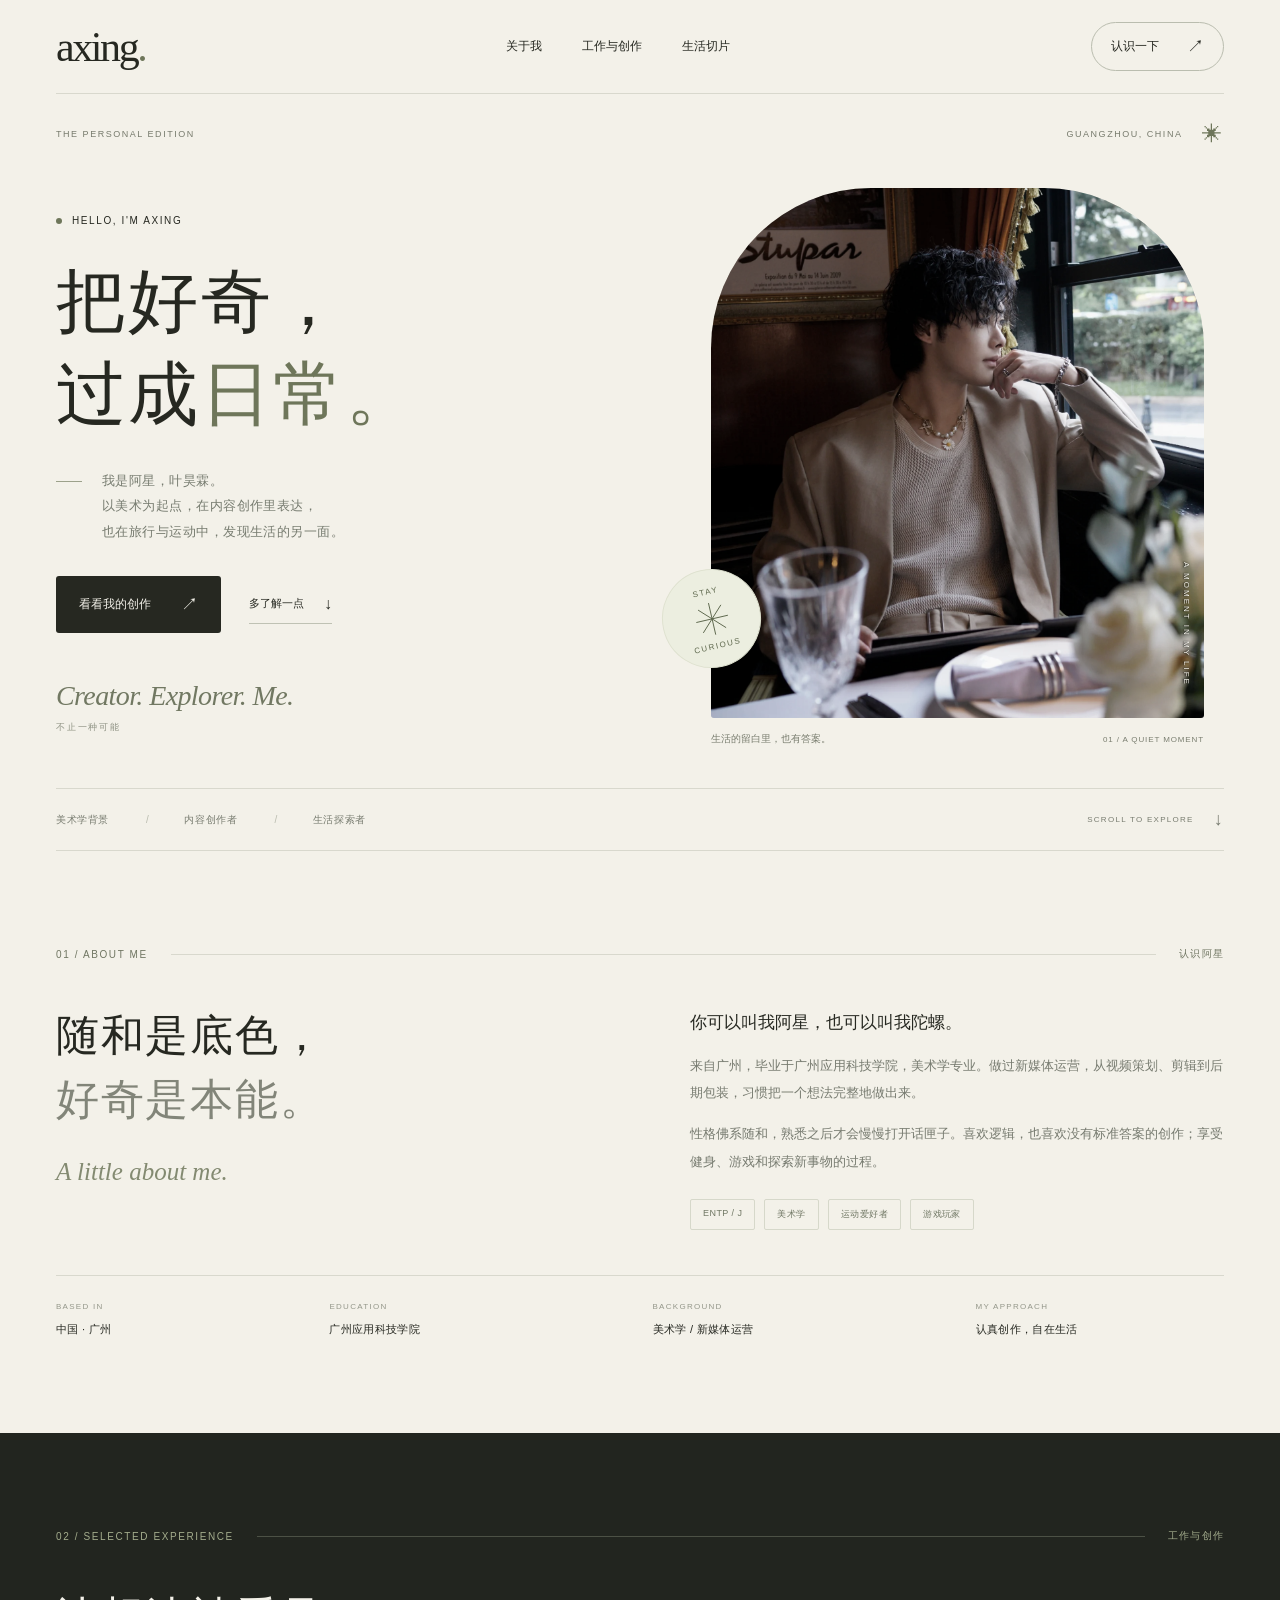
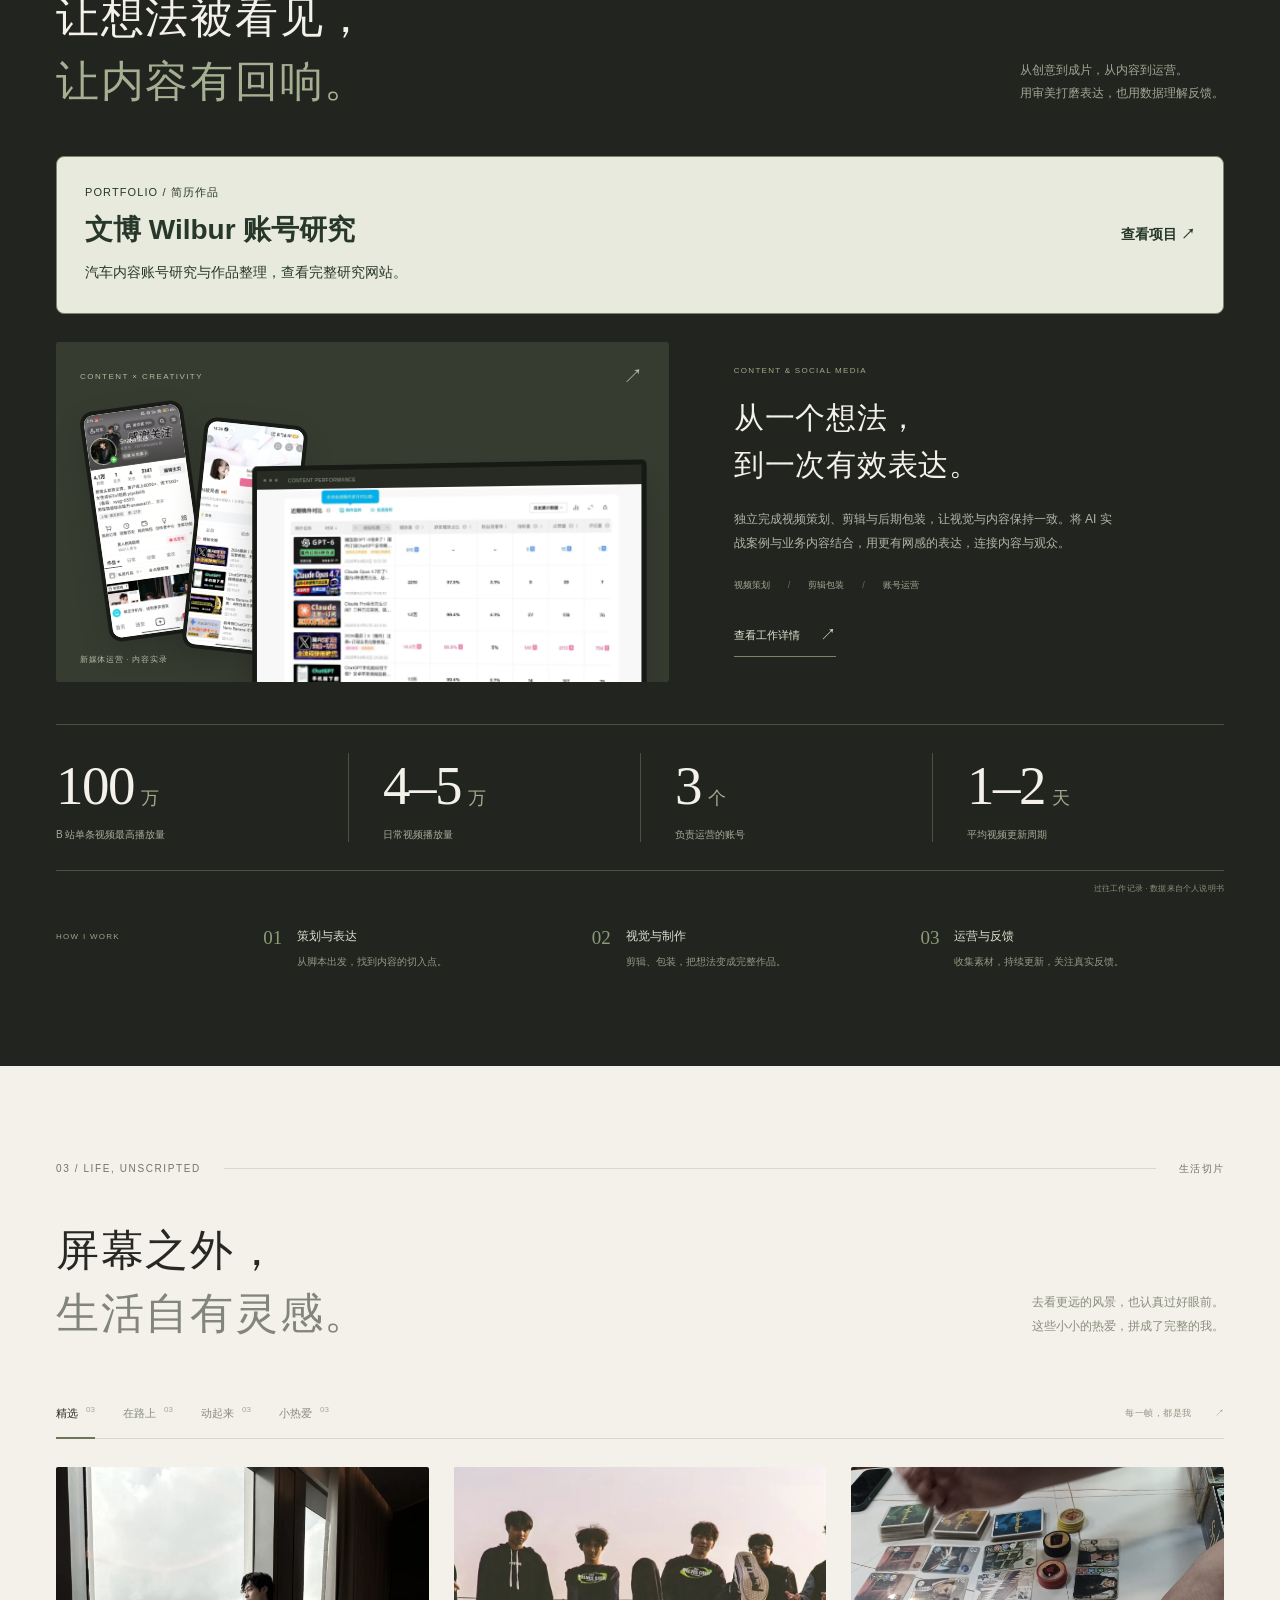
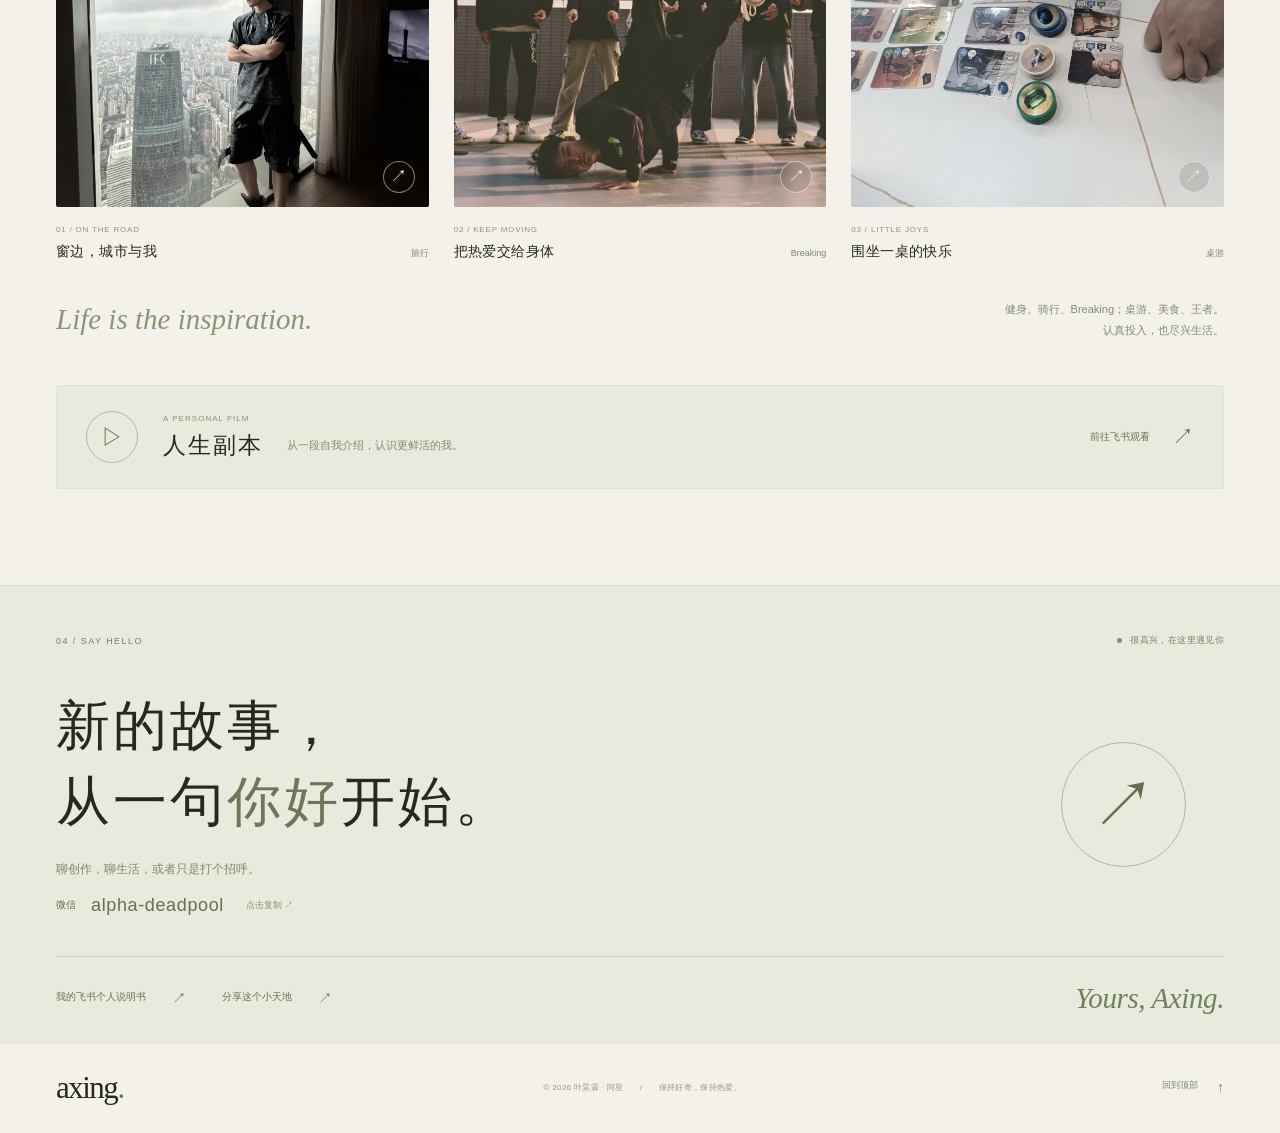
==== commit e9360a42: "feat: add Wilbur study as resume portfolio link" ====
--- a/index.html
+++ b/index.html
@@ -66,6 +66,7 @@
       <div class="container">
         <div class="section-marker"><span class="section-number">02 / SELECTED EXPERIENCE</span><span class="rule"></span><span class="section-aside">工作与创作</span></div>
         <div class="section-heading-row"><h2 id="work-heading">让想法被看见，<br><span>让内容有回响。</span></h2><p>从创意到成片，从内容到运营。<br>用审美打磨表达，也用数据理解反馈。</p></div>
+<a class="resume-project" href="https://tyler9169.github.io/wilbur-account-study/?v=2f64b21" target="_blank" rel="noopener noreferrer" aria-label="查看文博 Wilbur 账号研究，在新标签页打开"><span><small>PORTFOLIO / 简历作品</small><strong>文博 Wilbur 账号研究</strong><span class="resume-project-description">汽车内容账号研究与作品整理，查看完整研究网站。</span></span><span class="resume-project-action">查看项目 ↗</span></a>
         <div class="work-feature">
           <button class="work-visual" type="button" data-case-open aria-label="查看新媒体内容创作与账号运营的案例详情">
             <div class="visual-topline"><span>CONTENT × CREATIVITY</span><span>↗</span></div>
--- a/style.css
+++ b/style.css
@@ -15,3 +15,14 @@
 @media(max-width:600px){.wechat-contact{gap:10px;flex-wrap:wrap;padding-top:15px}.wechat-contact strong{font-size:15px}.wechat-contact>span:first-child{font-size:9px}.copy-label{font-size:8px;margin-left:0}.connect-main{position:relative}.connect-main>div{width:100%}.connect-arrow{position:absolute;right:0;top:95px}.connect-main h2{padding-right:40px}}
 @media(max-width:360px){.container{width:calc(100% - 32px)}.hero h1{font-size:50px}.hero-photo-frame{height:375px}.hero-topline{font-size:5.5px}.gallery-tabs{gap:15px}.connect-main h2{font-size:28px}.connect-arrow{width:48px;height:48px}.gallery-image{height:340px}.metrics p{font-size:8px}}
 @media(prefers-reduced-motion:reduce){html{scroll-behavior:auto}*,*::before,*::after{transition:none!important;animation:none!important}}
+
+/* Resume portfolio link */
+.resume-project{display:flex;align-items:center;justify-content:space-between;gap:24px;margin:28px 0;padding:28px;border:1px solid #7a856a;border-radius:8px;background:#e7eadc;color:#27382b;text-decoration:none;text-align:left;transition:background .2s}
+.resume-project:hover{background:#dce2ce}
+.resume-project:focus-visible{outline:3px solid #3e5b46;outline-offset:4px}
+.resume-project>span:first-child{display:grid;gap:10px;min-width:0}
+.resume-project small{font-size:11px;letter-spacing:.1em}
+.resume-project strong{font-size:clamp(20px,3vw,28px);line-height:1.4}
+.resume-project-description{font-size:14px;line-height:1.8}
+.resume-project-action{flex-shrink:0;font-size:14px;font-weight:600}
+@media(max-width:600px){.resume-project{align-items:flex-start;flex-direction:column;gap:18px;padding:22px}.resume-project-description{font-size:13px}}
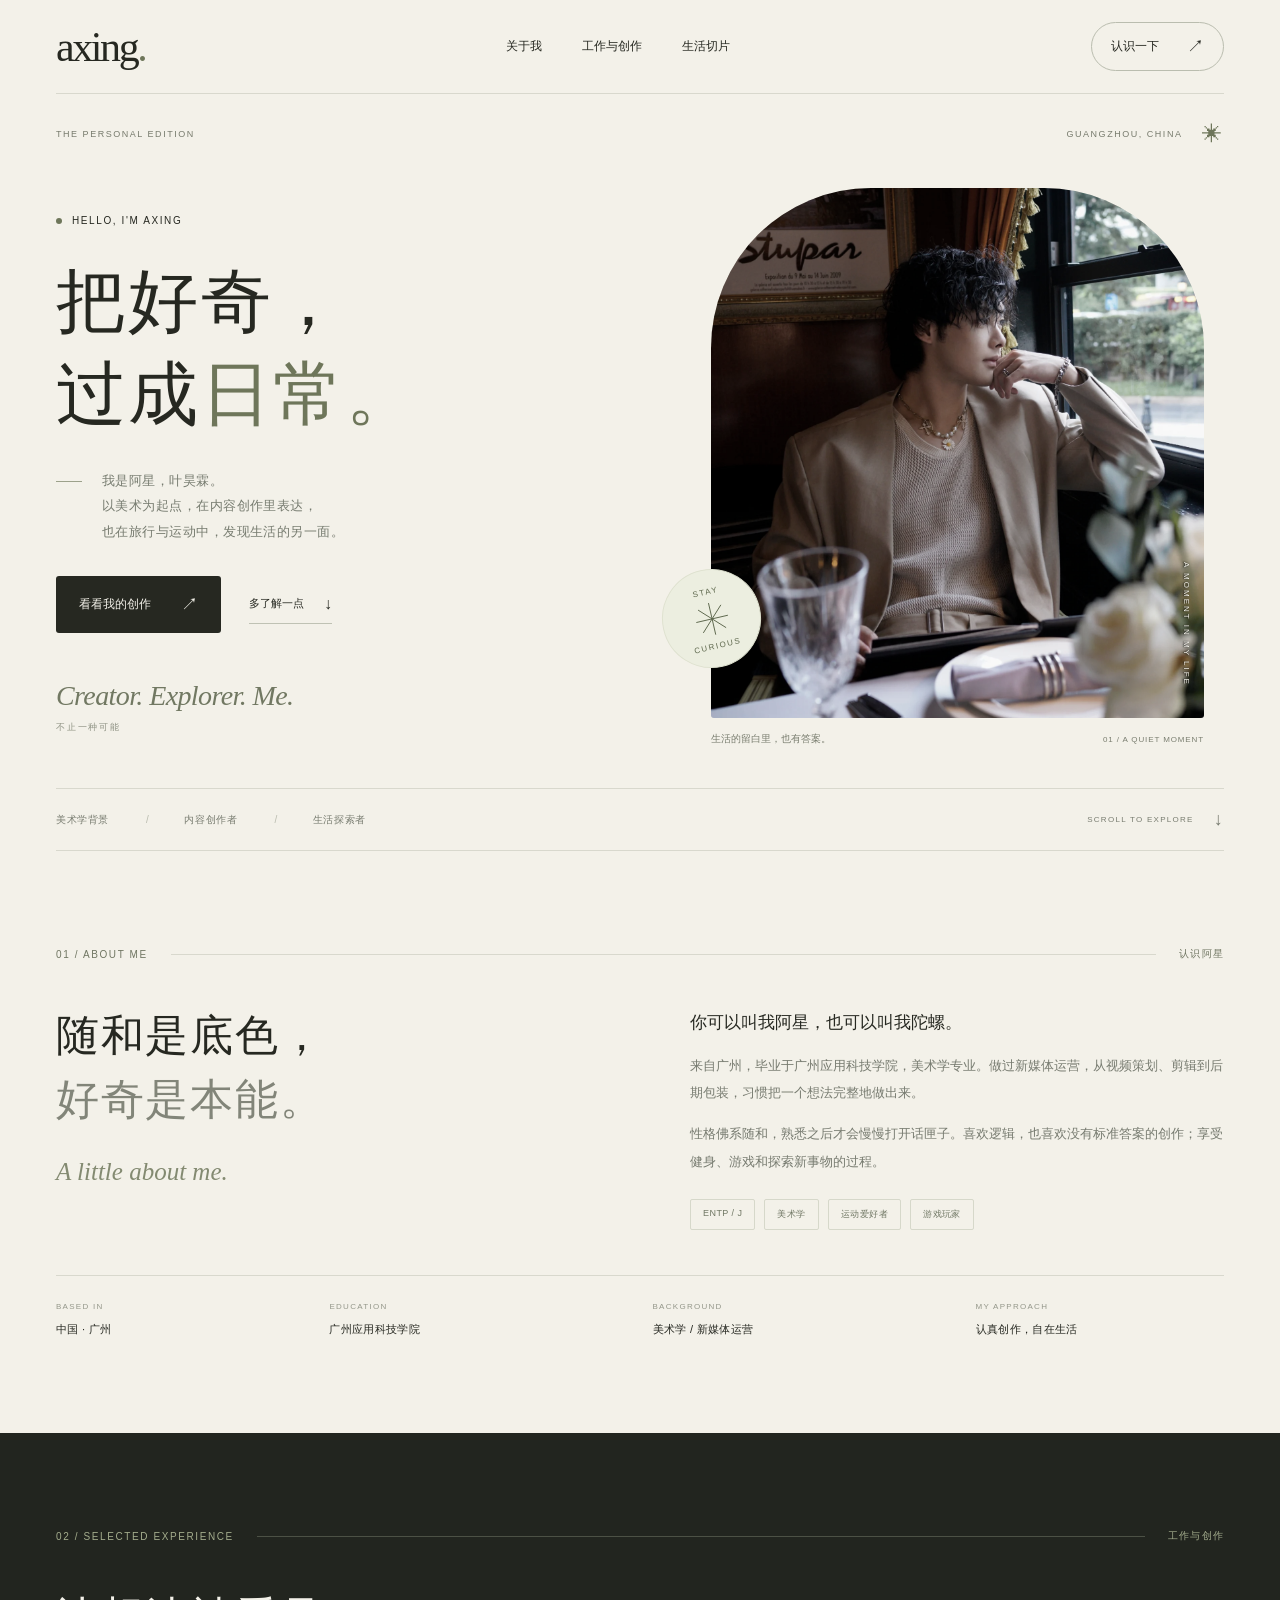
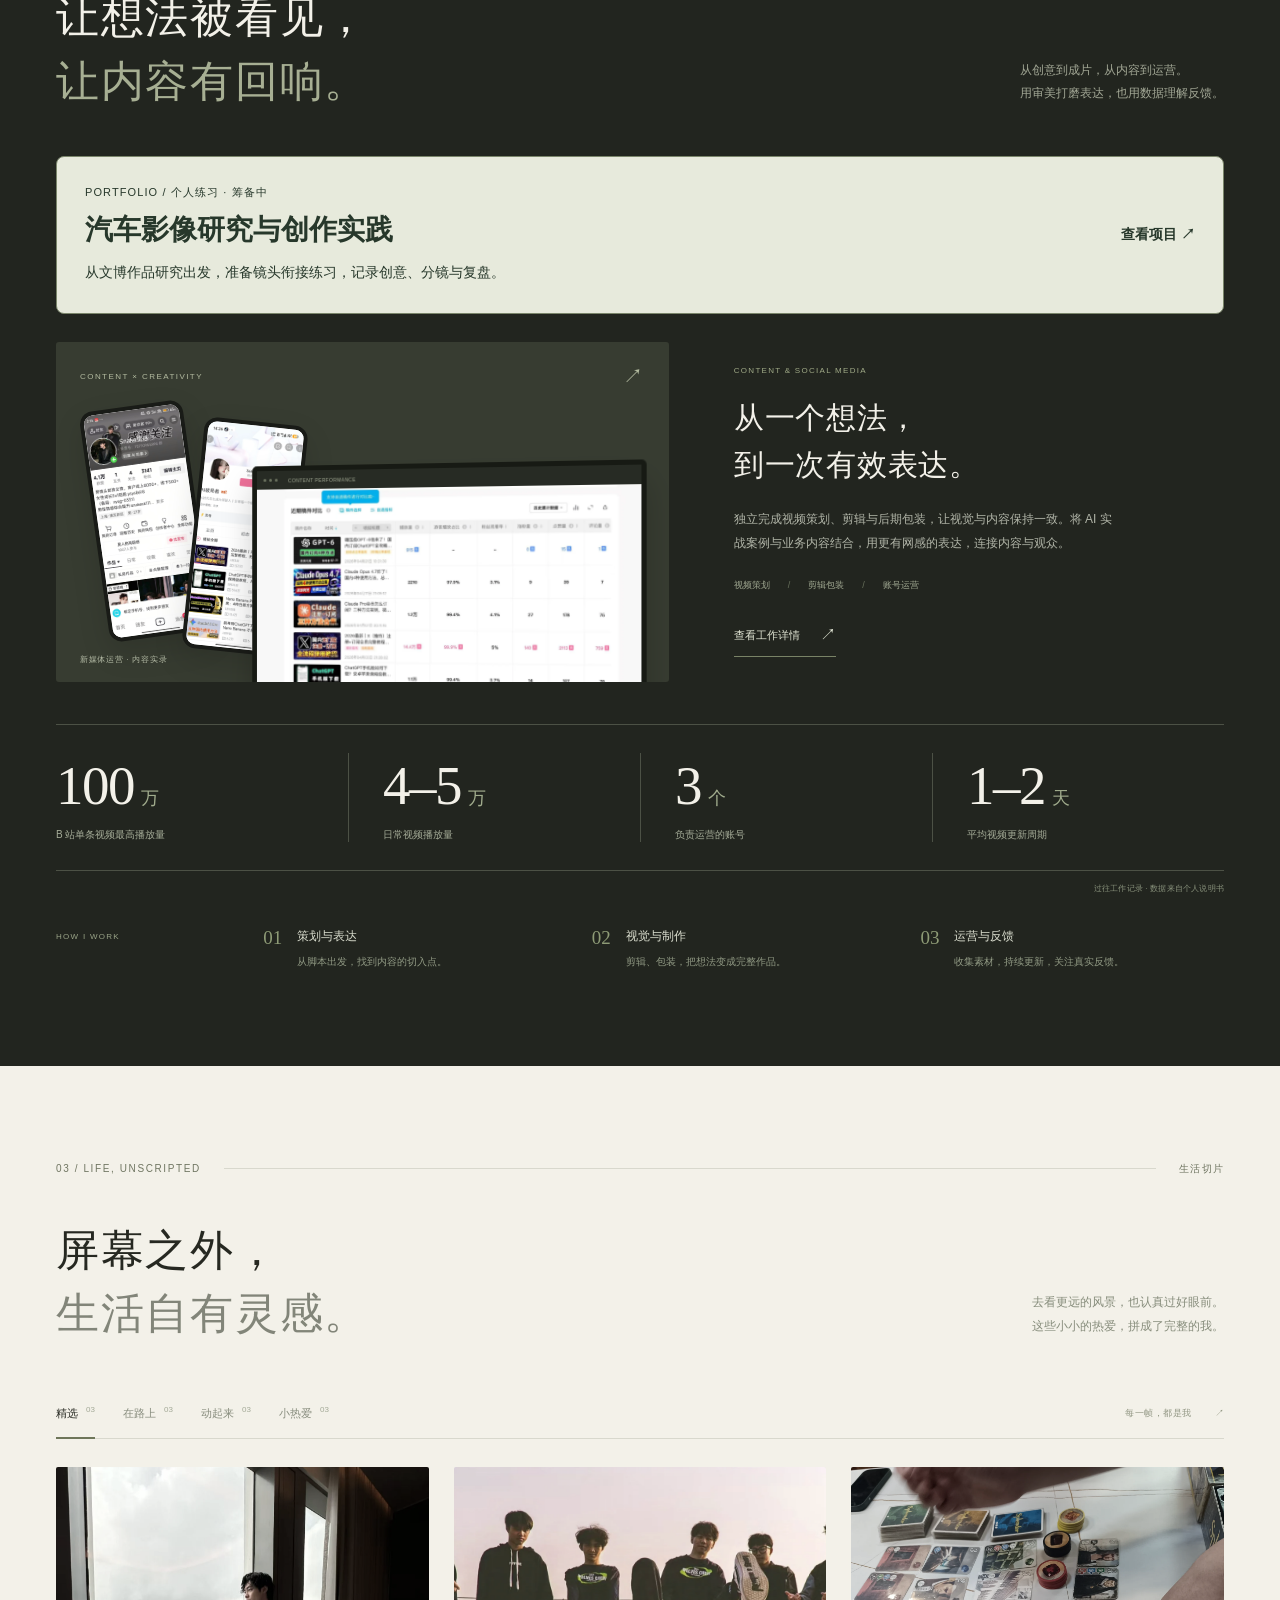
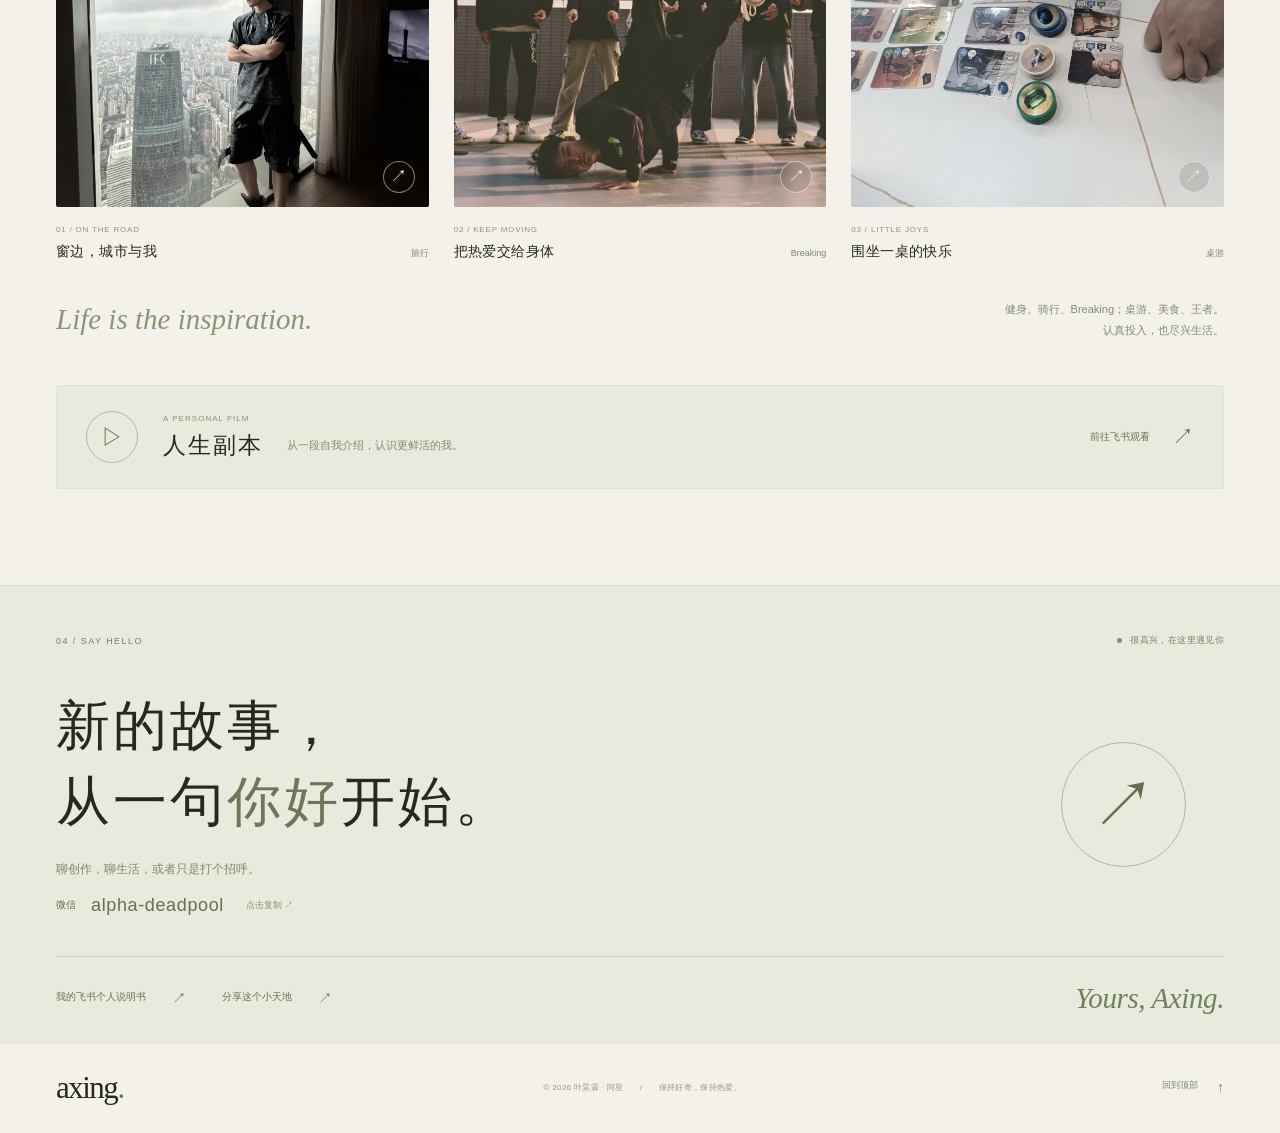
==== commit dfa898a6: "feat: frame automotive study as personal practice project" ====
--- a/index.html
+++ b/index.html
@@ -66,7 +66,7 @@
       <div class="container">
         <div class="section-marker"><span class="section-number">02 / SELECTED EXPERIENCE</span><span class="rule"></span><span class="section-aside">工作与创作</span></div>
         <div class="section-heading-row"><h2 id="work-heading">让想法被看见，<br><span>让内容有回响。</span></h2><p>从创意到成片，从内容到运营。<br>用审美打磨表达，也用数据理解反馈。</p></div>
-<a class="resume-project" href="https://tyler9169.github.io/wilbur-account-study/?v=2f64b21" target="_blank" rel="noopener noreferrer" aria-label="查看文博 Wilbur 账号研究，在新标签页打开"><span><small>PORTFOLIO / 简历作品</small><strong>文博 Wilbur 账号研究</strong><span class="resume-project-description">汽车内容账号研究与作品整理，查看完整研究网站。</span></span><span class="resume-project-action">查看项目 ↗</span></a>
+<a class="resume-project" href="projects/automotive/" aria-label="查看汽车影像研究与创作实践项目"><span><small>PORTFOLIO / 个人练习 · 筹备中</small><strong>汽车影像研究与创作实践</strong><span class="resume-project-description">从文博作品研究出发，准备镜头衔接练习，记录创意、分镜与复盘。</span></span><span class="resume-project-action">查看项目 ↗</span></a>
         <div class="work-feature">
           <button class="work-visual" type="button" data-case-open aria-label="查看新媒体内容创作与账号运营的案例详情">
             <div class="visual-topline"><span>CONTENT × CREATIVITY</span><span>↗</span></div>
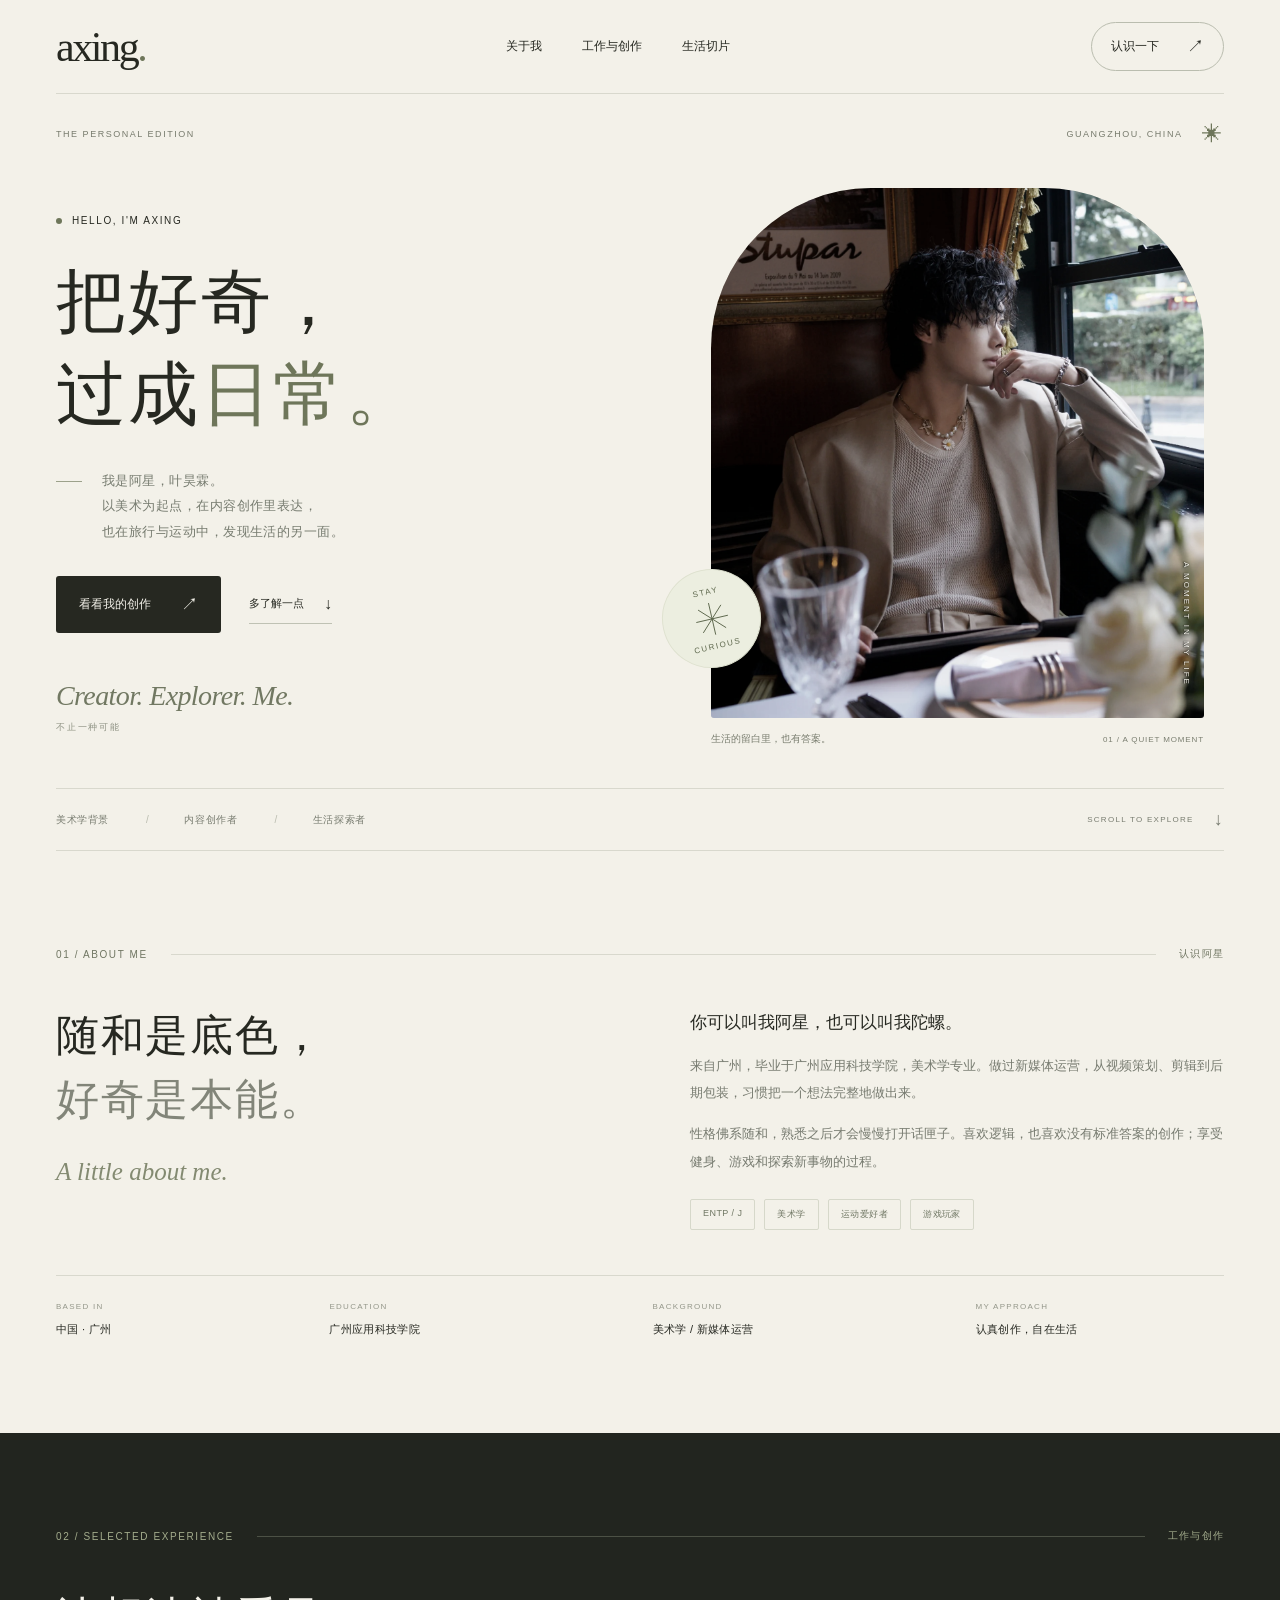
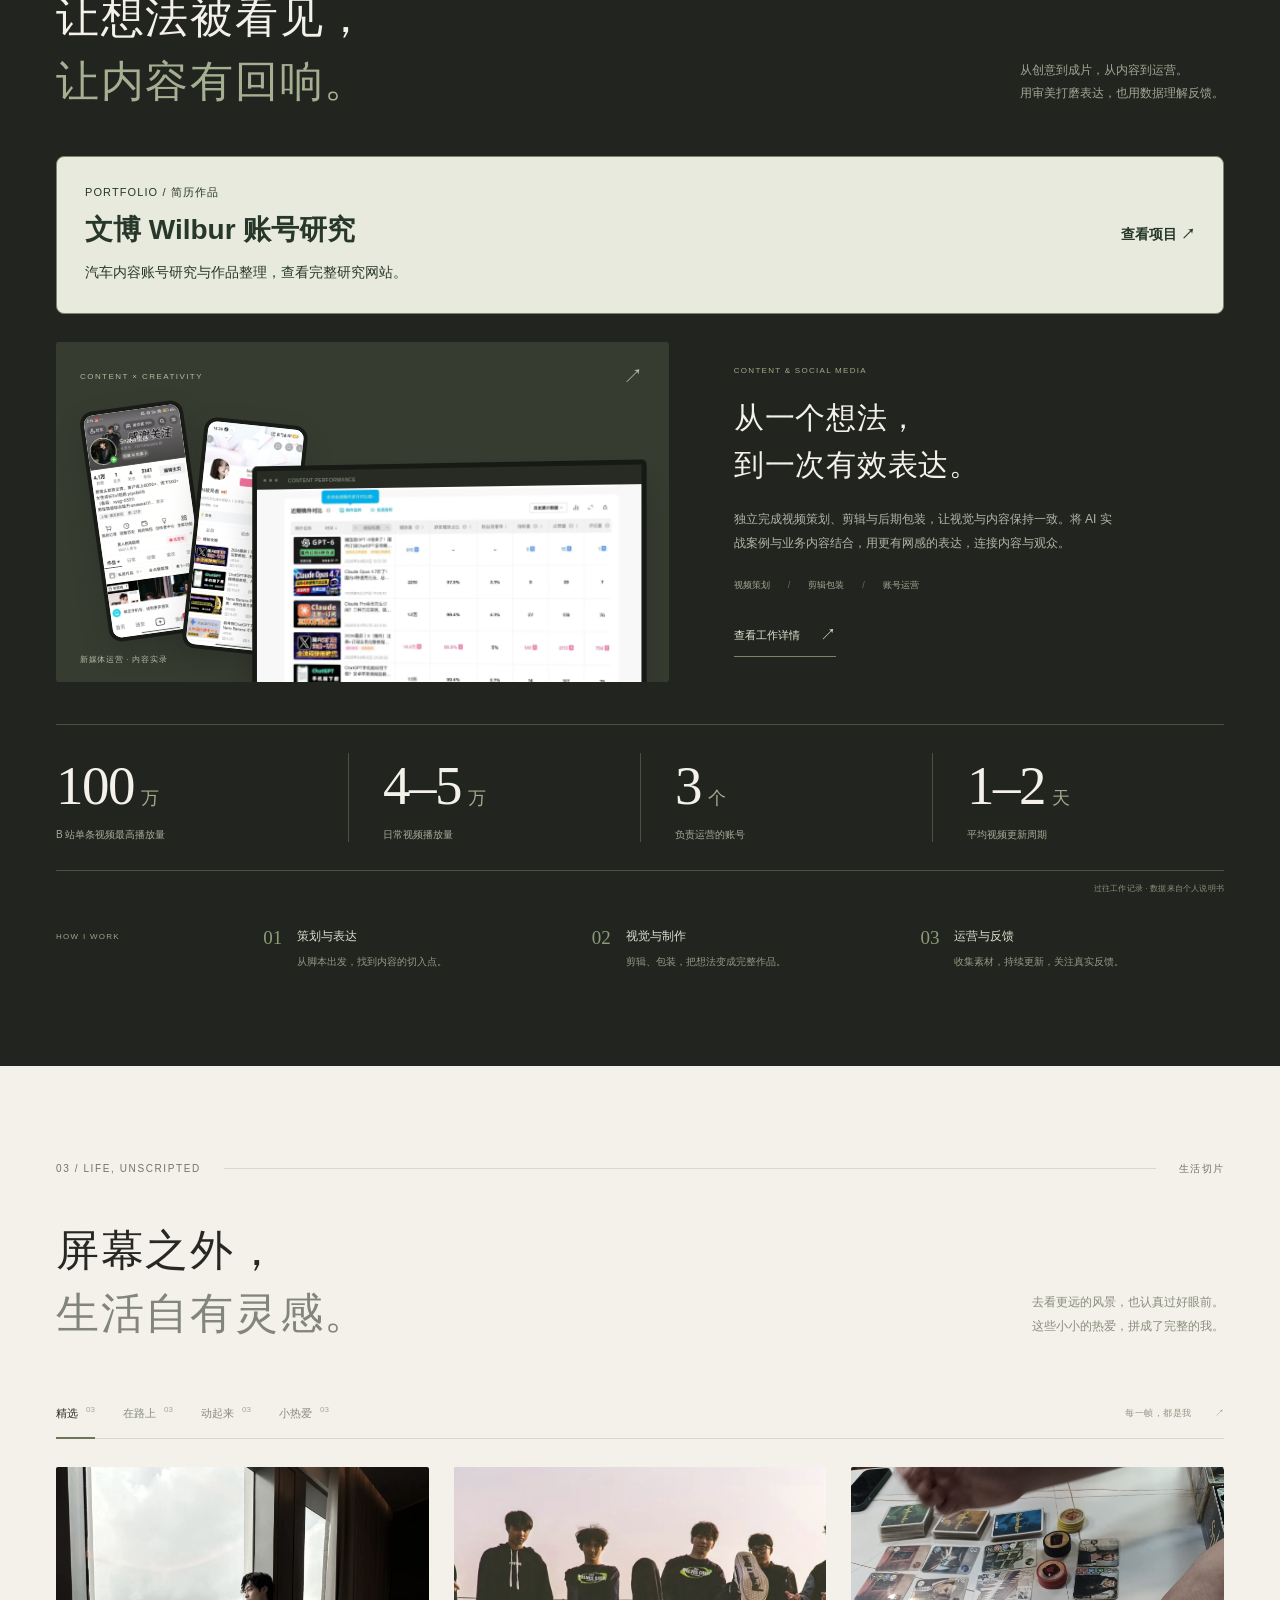
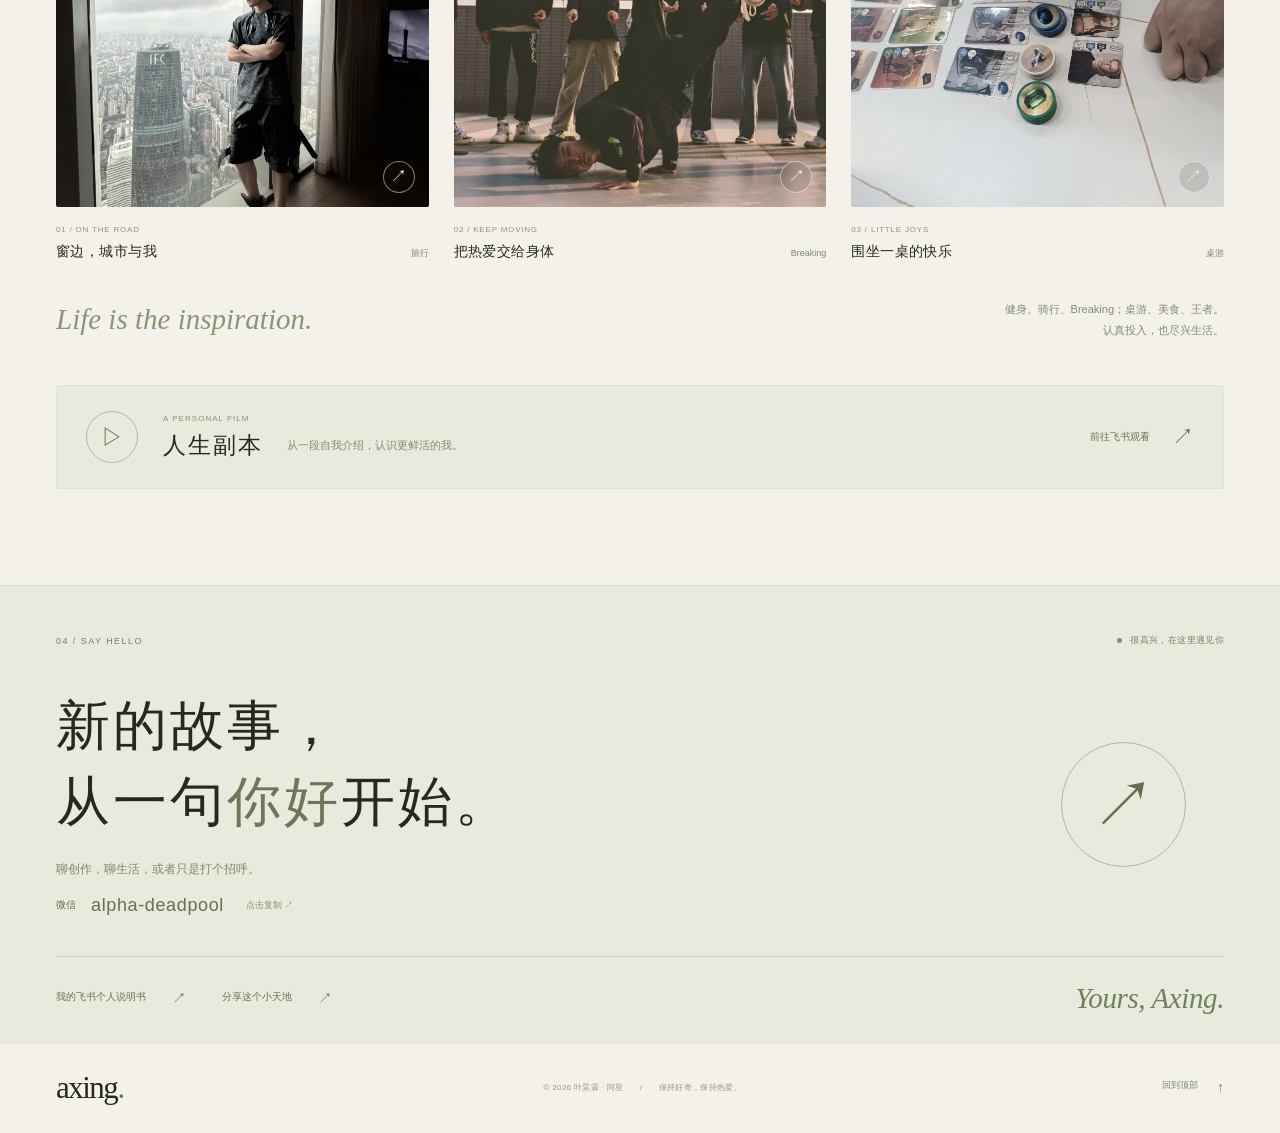
==== commit 7f23e0d8: "Revert "feat: frame automotive study as personal practice project" This reverts commit dfa898a6137b1" ====
--- a/index.html
+++ b/index.html
@@ -66,7 +66,7 @@
       <div class="container">
         <div class="section-marker"><span class="section-number">02 / SELECTED EXPERIENCE</span><span class="rule"></span><span class="section-aside">工作与创作</span></div>
         <div class="section-heading-row"><h2 id="work-heading">让想法被看见，<br><span>让内容有回响。</span></h2><p>从创意到成片，从内容到运营。<br>用审美打磨表达，也用数据理解反馈。</p></div>
-<a class="resume-project" href="projects/automotive/" aria-label="查看汽车影像研究与创作实践项目"><span><small>PORTFOLIO / 个人练习 · 筹备中</small><strong>汽车影像研究与创作实践</strong><span class="resume-project-description">从文博作品研究出发，准备镜头衔接练习，记录创意、分镜与复盘。</span></span><span class="resume-project-action">查看项目 ↗</span></a>
+<a class="resume-project" href="https://tyler9169.github.io/wilbur-account-study/?v=2f64b21" target="_blank" rel="noopener noreferrer" aria-label="查看文博 Wilbur 账号研究，在新标签页打开"><span><small>PORTFOLIO / 简历作品</small><strong>文博 Wilbur 账号研究</strong><span class="resume-project-description">汽车内容账号研究与作品整理，查看完整研究网站。</span></span><span class="resume-project-action">查看项目 ↗</span></a>
         <div class="work-feature">
           <button class="work-visual" type="button" data-case-open aria-label="查看新媒体内容创作与账号运营的案例详情">
             <div class="visual-topline"><span>CONTENT × CREATIVITY</span><span>↗</span></div>
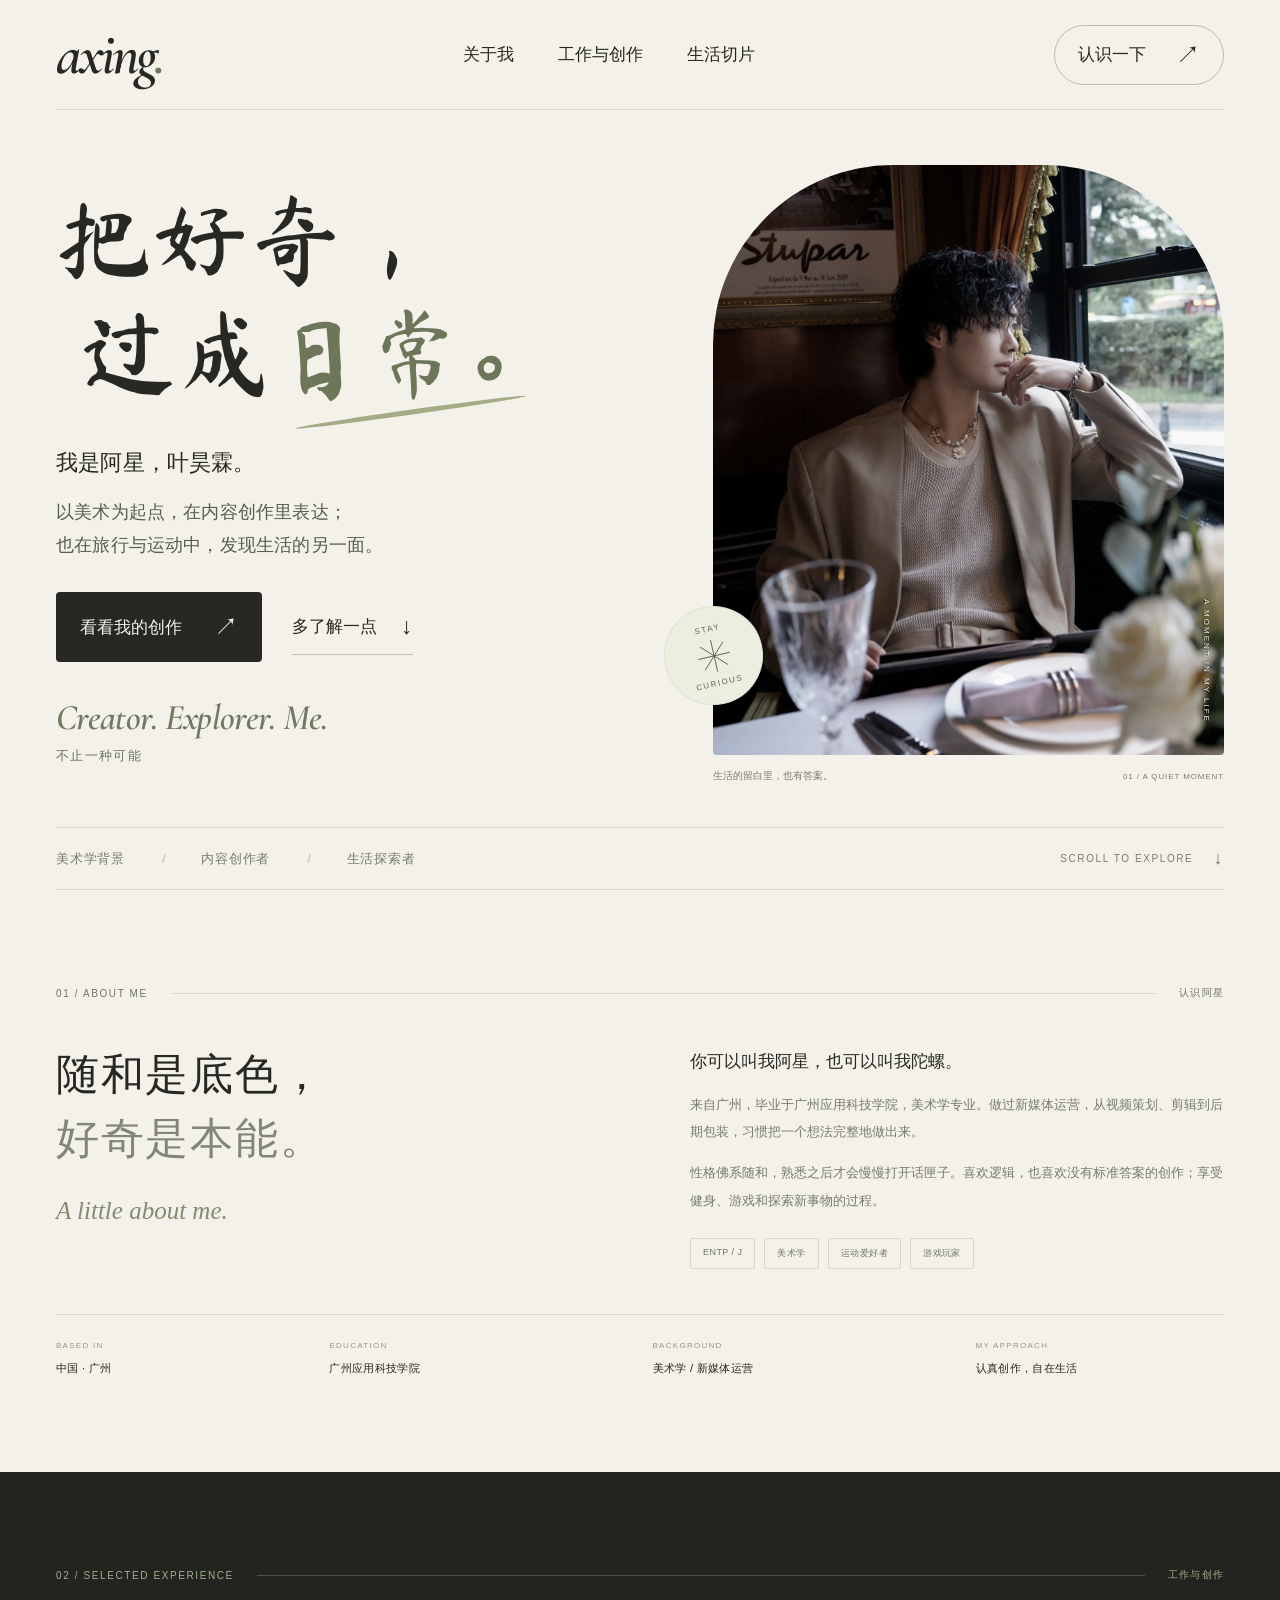
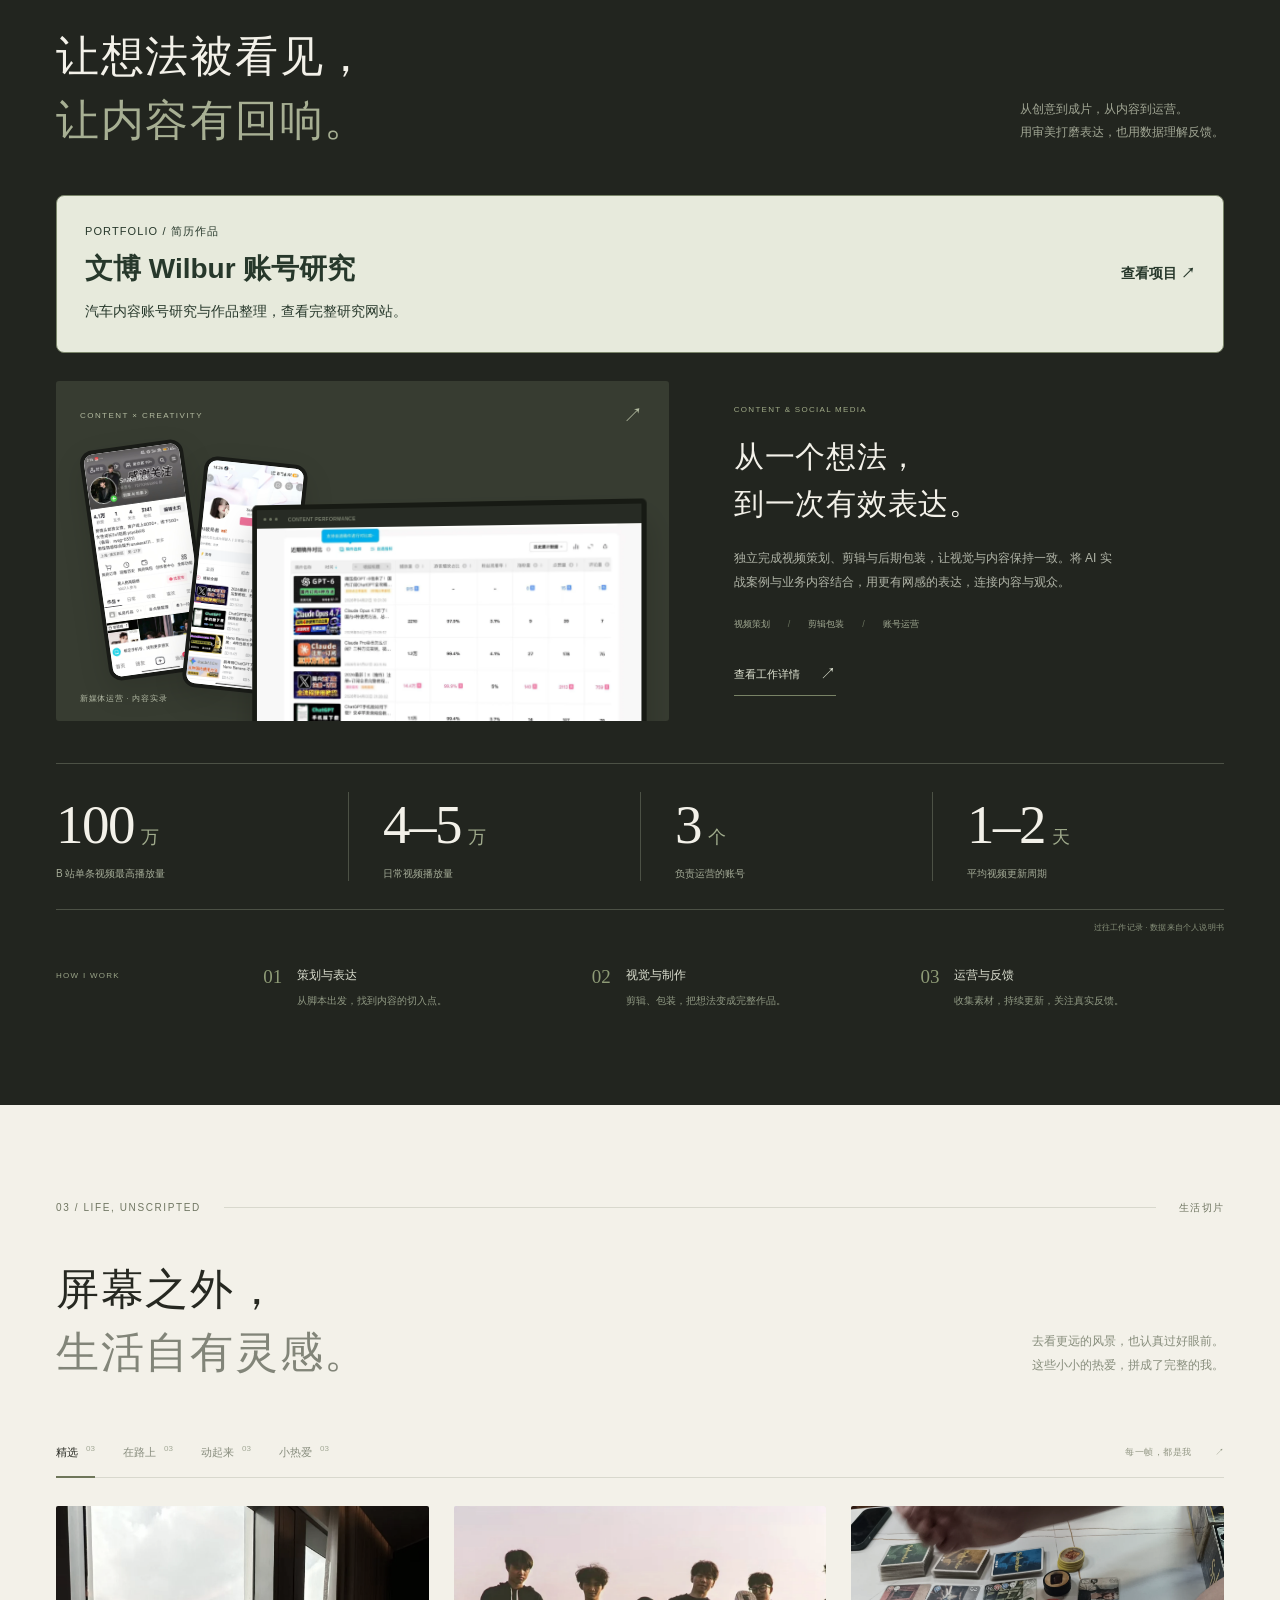
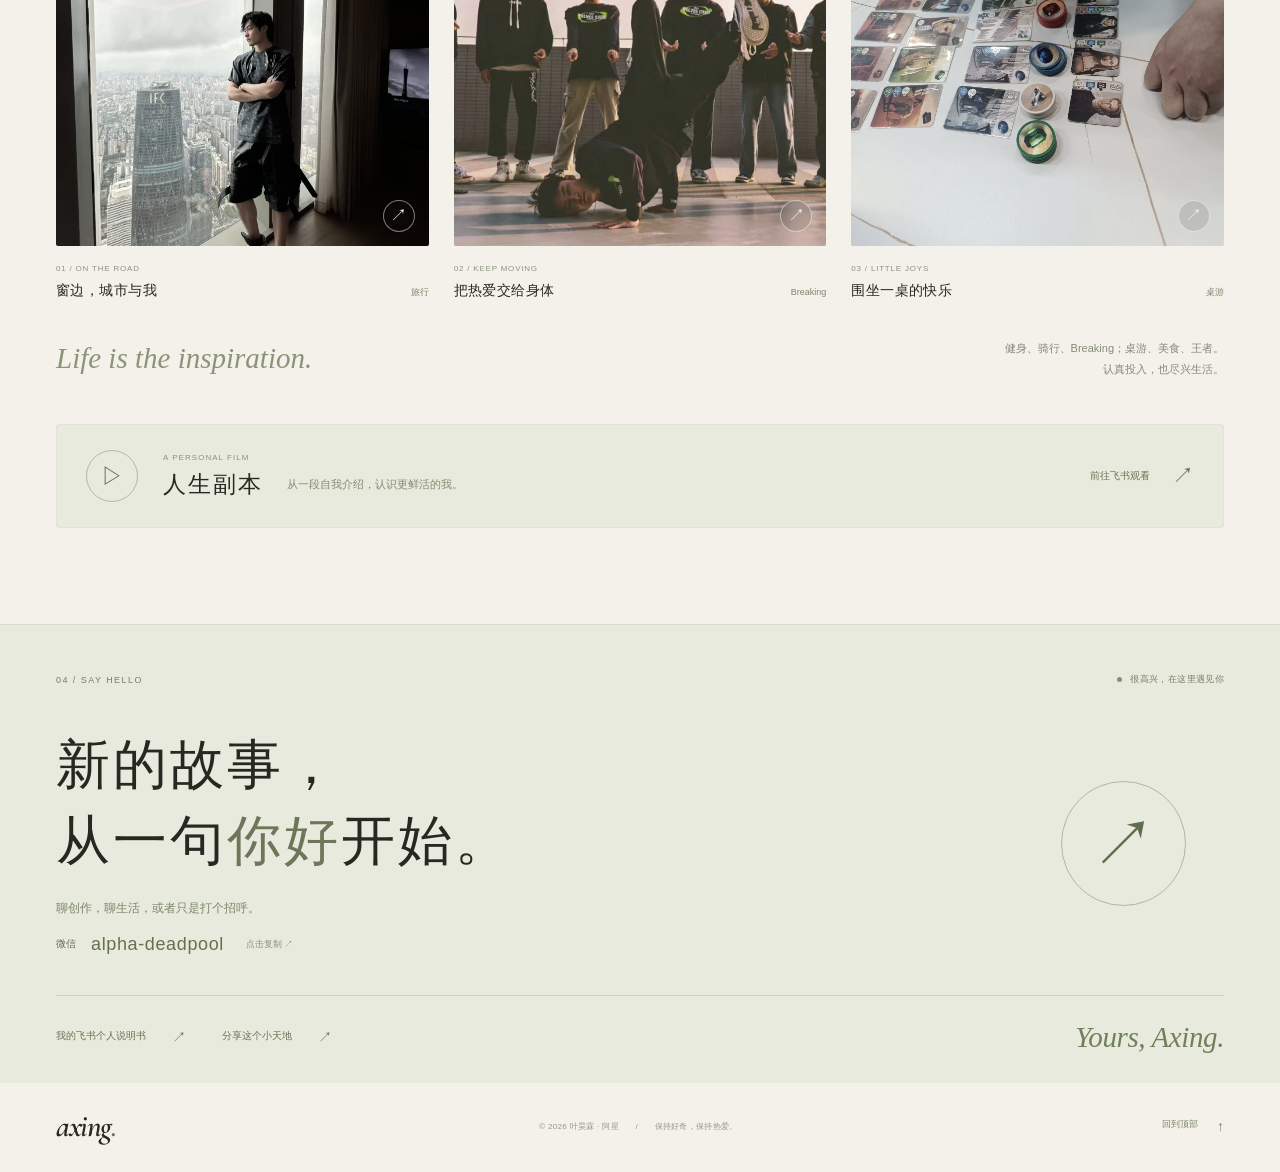
==== commit 9ddd76e1: "feat: redesign homepage typography and hero layout" ====
--- a/index.html
+++ b/index.html
@@ -14,7 +14,8 @@
   <meta property="og:description" content="美术学背景 · 新媒体内容创作 · 生活探索。很高兴认识你。">
   <link rel="icon" type="image/svg+xml" href="favicon.svg">
   <link rel="preload" as="image" href="assets/travel-01.webp">
-  <link rel="stylesheet" href="style.css">
+  <link rel="preload" href="assets/fonts/ma-shan-zheng-title.ttf" as="font" type="font/ttf" crossorigin>
+  <link rel="stylesheet" href="style.css?v=hero-design-1">
   <script src="script.js" defer></script>
 </head>
 <body>
@@ -35,12 +36,10 @@
 
   <main id="main">
     <section class="hero container" id="home" aria-labelledby="hero-heading">
-      <div class="hero-topline"><span>THE PERSONAL EDITION</span><span>GUANGZHOU, CHINA <span class="tiny-star" aria-hidden="true">✳</span></span></div>
       <div class="hero-grid">
         <div class="hero-copy">
-          <p class="eyebrow"><span class="status-dot"></span> HELLO, I'M AXING</p>
-          <h1 id="hero-heading">把好奇，<br>过成<span class="italic-cn">日常。</span></h1>
-          <div class="hero-intro"><span class="short-line" aria-hidden="true"></span><p>我是阿星，叶昊霖。<br>以美术为起点，在内容创作里表达，<br class="desktop-break">也在旅行与运动中，发现生活的另一面。</p></div>
+          <h1 id="hero-heading"><span class="title-first">把好奇，</span><span class="title-second">过成<span class="italic-cn">日常。</span></span></h1>
+          <div class="hero-intro"><p><strong>我是阿星，叶昊霖。</strong><span>以美术为起点，在内容创作里表达；<br>也在旅行与运动中，发现生活的另一面。</span></p></div>
           <div class="hero-actions"><a class="button button-dark" href="#work">看看我的创作 <span aria-hidden="true">↗</span></a><a class="text-link" href="#about">多了解一点 <span aria-hidden="true">↓</span></a></div>
           <div class="hero-signoff"><span class="serif">Creator. Explorer. Me.</span><span class="small-label">不止一种可能</span></div>
         </div>
--- a/style.css
+++ b/style.css
@@ -26,3 +26,15 @@
 .resume-project-description{font-size:14px;line-height:1.8}
 .resume-project-action{flex-shrink:0;font-size:14px;font-weight:600}
 @media(max-width:600px){.resume-project{align-items:flex-start;flex-direction:column;gap:18px;padding:22px}.resume-project-description{font-size:13px}}
+
+/* Homepage typography and first-screen composition */
+@font-face{font-family:AxingBrush;src:url("assets/fonts/ma-shan-zheng-title.ttf") format("truetype");font-weight:400;font-style:normal;font-display:swap}
+@font-face{font-family:AxingEditorial;src:url("assets/fonts/cormorant-editorial.ttf") format("truetype");font-weight:600;font-style:italic;font-display:swap}
+.site-header{height:110px}.wordmark{font-family:AxingEditorial,Didot,serif;font-style:italic;font-weight:600;font-size:58px;letter-spacing:-3px}.desktop-nav{font-size:17px;gap:44px;font-weight:500}.header-contact{font-size:17px;padding:13px 23px;gap:30px}.header-contact span{font-size:24px}
+.hero{padding-top:0}.hero-grid{grid-template-columns:1.12fr 1fr;gap:60px;padding:55px 0 44px;align-items:center}.hero-copy{padding:0}.hero h1{font-family:AxingBrush,"Kaiti SC",serif;font-size:clamp(76px,7.5vw,112px);line-height:1.18;font-weight:400;letter-spacing:0;margin:0 0 34px}.title-first,.title-second{display:block;white-space:nowrap}.title-second{margin-left:24px}.hero .italic-cn{display:inline-block;position:relative;transform:rotate(-5deg);color:#6e765a}.hero .italic-cn::after{content:"";position:absolute;left:6%;right:13%;bottom:-5px;height:5px;border-radius:50%;background:#a4ac86;transform:rotate(-3deg)}
+.hero-intro{margin:0;display:block}.hero-intro p{font-size:18px;line-height:1.85;color:#565e4e;letter-spacing:.01em}.hero-intro strong{display:block;font-size:22px;font-weight:500;color:var(--ink);margin-bottom:12px}.hero-intro p>span{display:block}.hero-actions{gap:30px;margin-top:30px}.hero-actions .button{font-size:17px;padding:19px 24px;gap:32px;border-radius:4px}.hero-actions .button span{font-size:24px}.hero-actions .text-link{font-size:17px;gap:24px;padding:14px 0}.hero-actions .text-link span{font-size:23px}.hero-signoff{margin-top:34px;gap:8px}.hero-signoff .serif{font-family:AxingEditorial,Didot,serif;font-size:36px;font-weight:600;letter-spacing:-.7px}.hero-signoff .small-label{font-size:13px;letter-spacing:.1em;color:#6c755d}.hero-figure{margin:0 0 0 12px}.hero-photo-frame{height:590px;border-radius:180px 180px 4px 4px}.hero-bottom{font-size:13px}.scroll-link{font-size:10px}
+@media(min-width:1500px){.hero-grid{gap:85px}.hero-photo-frame{height:620px}.hero h1{font-size:112px}}
+@media(max-width:1100px){.hero-grid{gap:36px}.hero h1{font-size:76px}.hero-photo-frame{height:550px}.desktop-nav{font-size:16px;gap:28px}.hero-intro p{font-size:16px}.hero-intro strong{font-size:20px}.hero-actions{gap:20px}.hero-actions .button{font-size:15px;padding:17px 19px;gap:18px}.hero-actions .text-link{font-size:15px;gap:15px}.hero-signoff .serif{font-size:32px}}
+@media(max-width:800px){.site-header{height:90px}.wordmark{font-size:48px}.desktop-nav{font-size:14px;gap:20px}.header-contact{font-size:14px;padding:12px 16px;gap:15px}.hero h1{font-size:62px}.title-second{margin-left:12px}.hero-grid{gap:25px;padding-top:38px}.hero-photo-frame{height:500px}.hero-intro p{font-size:15px}.hero-intro strong{font-size:19px}.hero-actions{flex-wrap:wrap;gap:14px}.hero-signoff{margin-top:24px}.hero-signoff .serif{font-size:29px}}
+@media(max-width:600px){.site-header{height:82px}.wordmark{font-size:48px}.mobile-nav{top:82px}.mobile-nav a{font-size:18px}.hero-grid{gap:34px;padding:38px 0 28px}.hero h1{font-size:clamp(60px,16vw,86px);line-height:1.2;margin:0 0 29px}.title-second{margin-left:14px}.hero-intro p{font-size:16px;line-height:1.9}.hero-intro strong{font-size:21px;margin-bottom:9px}.hero-actions{flex-wrap:nowrap;gap:24px;margin-top:25px}.hero-actions .button{font-size:15px;padding:17px 18px;gap:20px}.hero-actions .text-link{font-size:15px;gap:15px}.hero-signoff{display:flex;margin-top:28px}.hero-signoff .serif{font-size:32px}.hero-signoff .small-label{font-size:12px}.hero-figure{margin:0;padding-left:18px}.hero-photo-frame{height:440px;border-radius:140px 140px 4px 4px}.hero-bottom{font-size:10px;gap:15px}.scroll-link{font-size:0}.hero-figure figcaption{font-size:11px}}
+@media(max-width:360px){.hero h1{font-size:55px}.hero-intro p{font-size:14px}.hero-actions{gap:18px}.hero-actions .button{font-size:14px;gap:14px;padding:16px}.hero-actions .text-link{font-size:14px;gap:12px}}
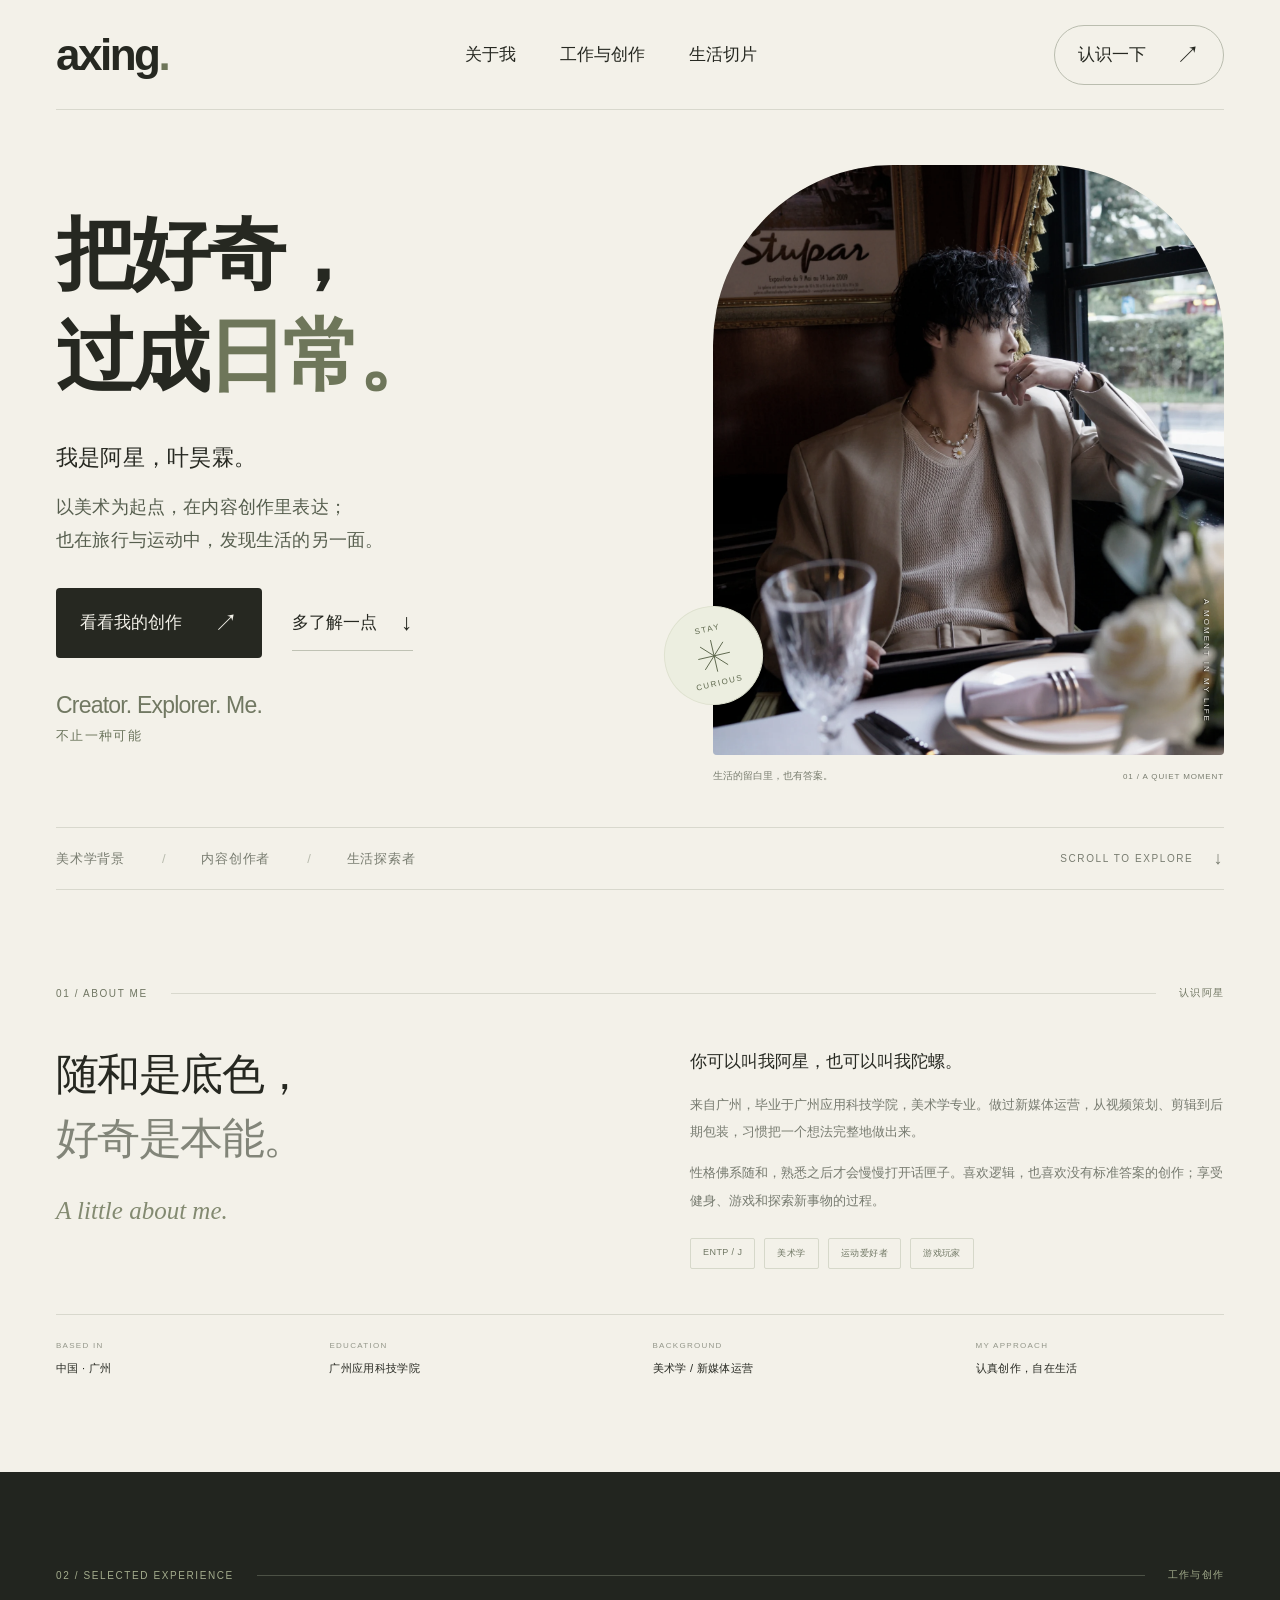
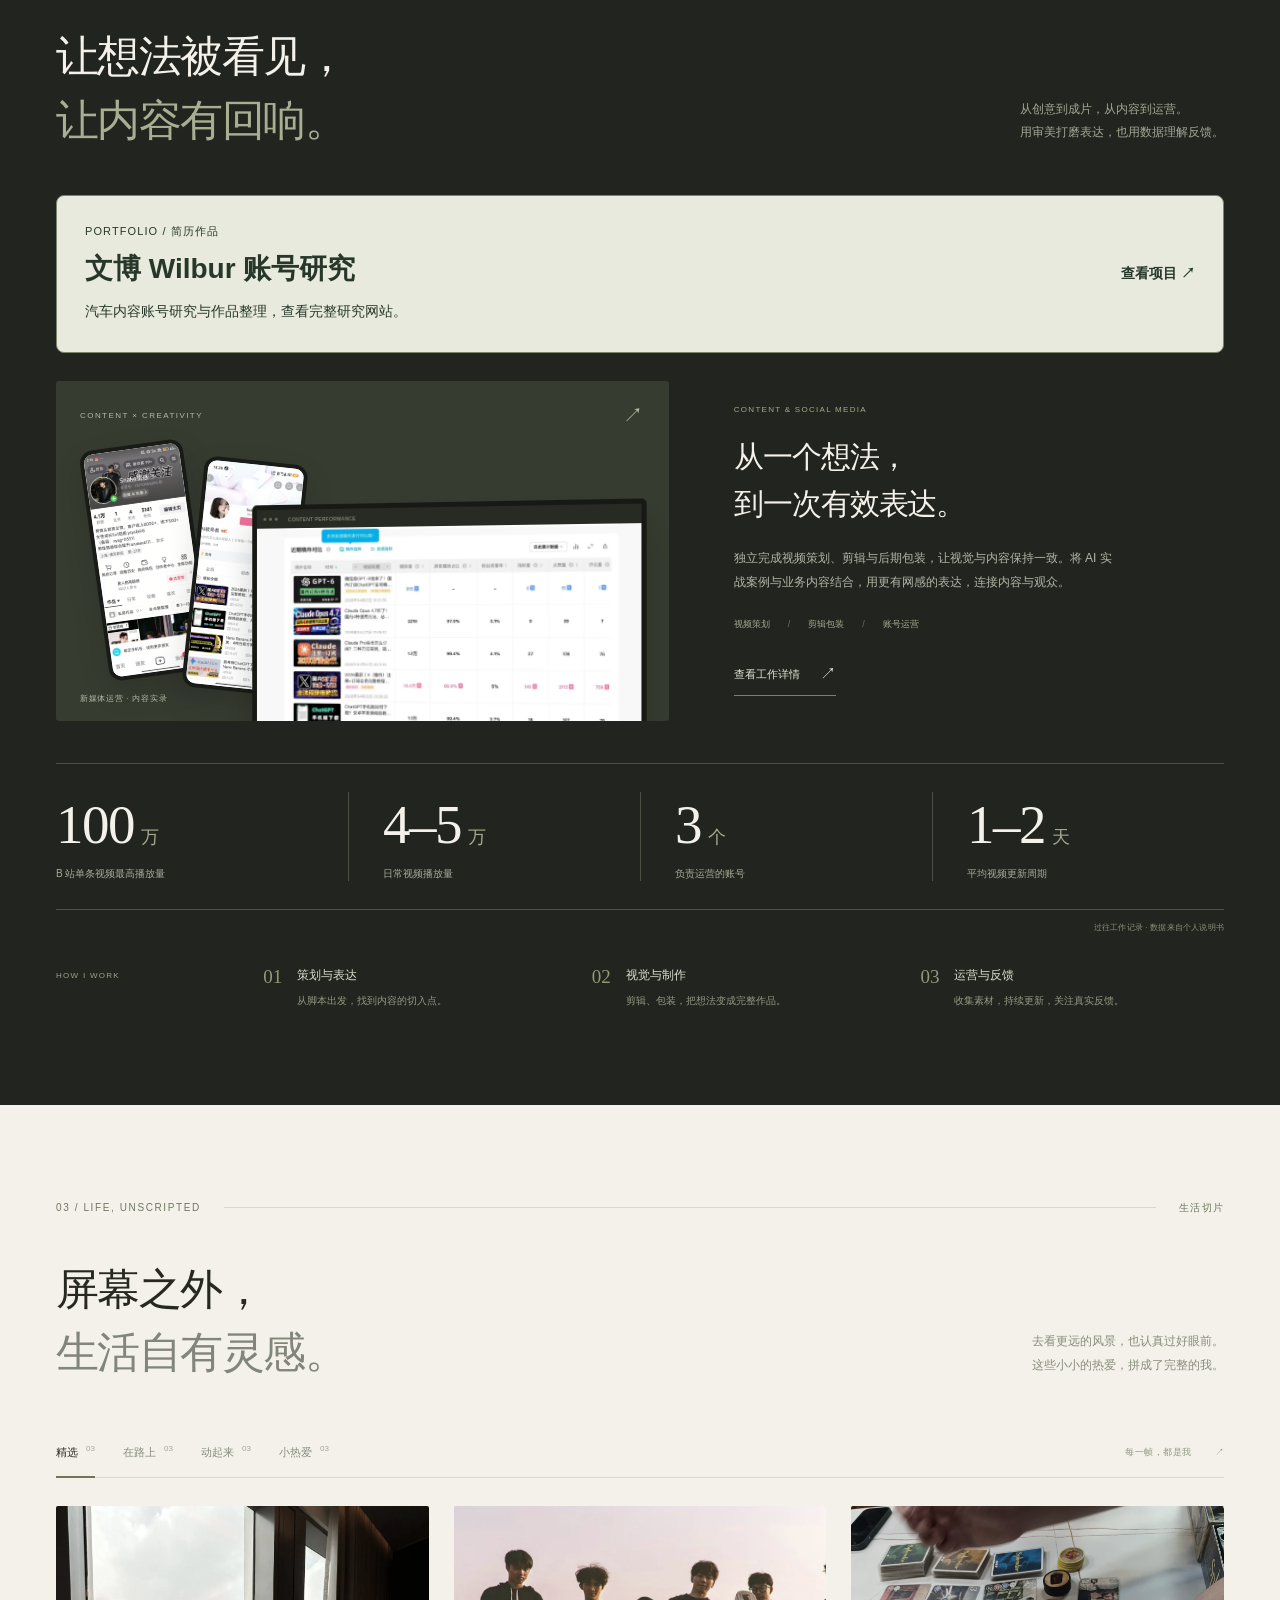
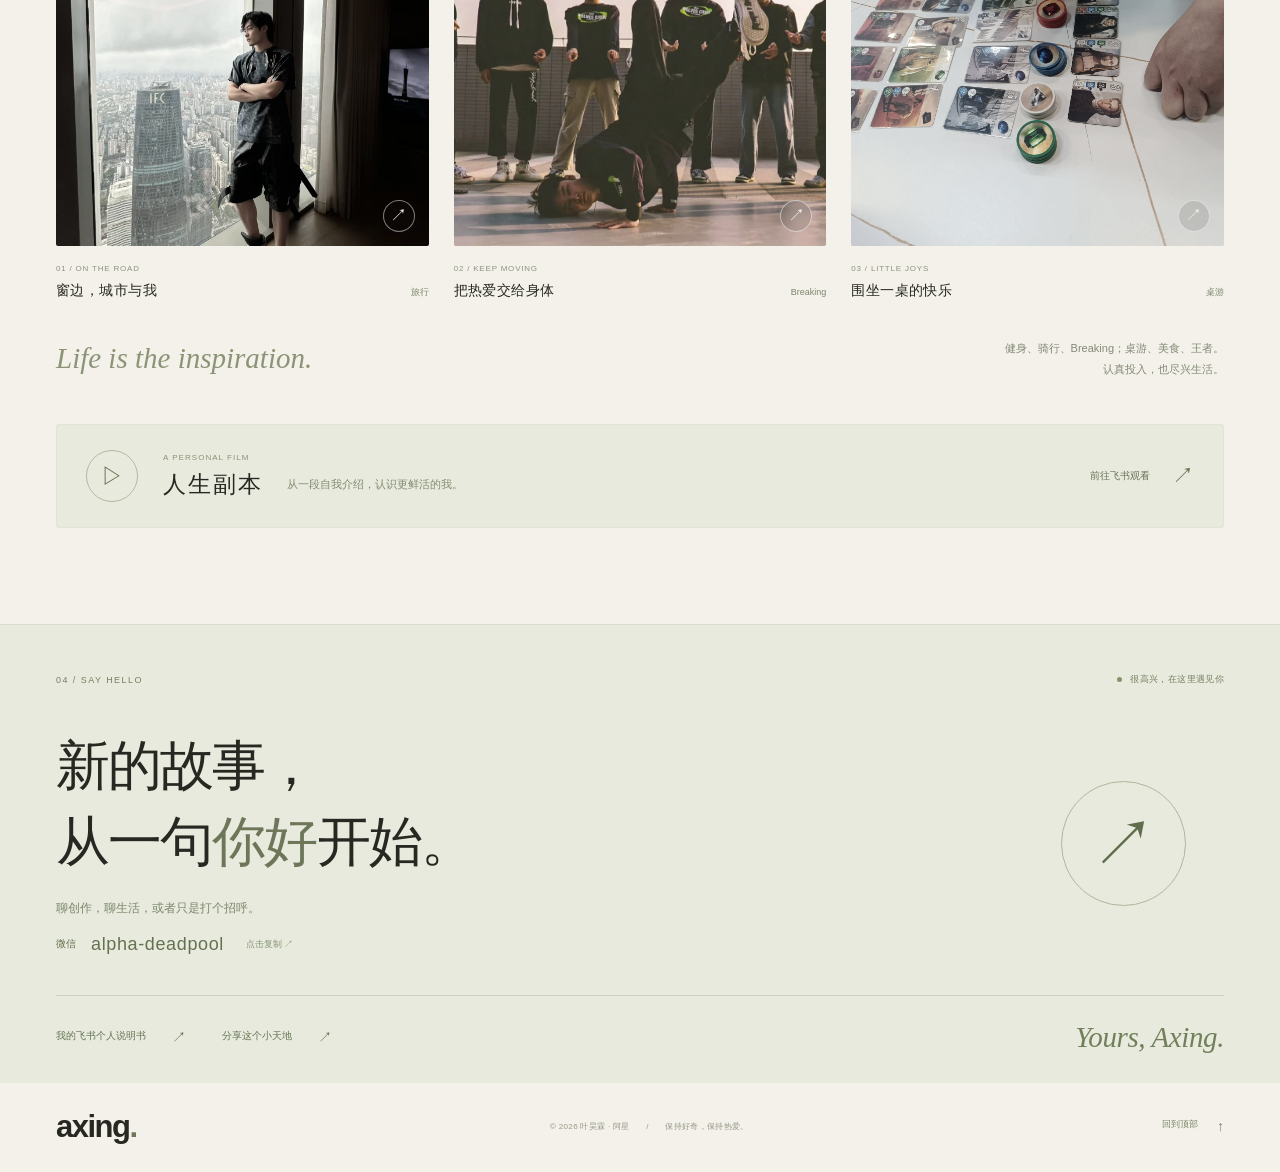
==== commit 9707e52a: "Refine portfolio with modern Chinese typography" ====
--- a/index.html
+++ b/index.html
@@ -14,8 +14,7 @@
   <meta property="og:description" content="美术学背景 · 新媒体内容创作 · 生活探索。很高兴认识你。">
   <link rel="icon" type="image/svg+xml" href="favicon.svg">
   <link rel="preload" as="image" href="assets/travel-01.webp">
-  <link rel="preload" href="assets/fonts/ma-shan-zheng-title.ttf" as="font" type="font/ttf" crossorigin>
-  <link rel="stylesheet" href="style.css?v=hero-design-1">
+  <link rel="stylesheet" href="style.css?v=modern-type-20261016">
   <script src="script.js" defer></script>
 </head>
 <body>
--- a/style.css
+++ b/style.css
@@ -28,7 +28,6 @@
 @media(max-width:600px){.resume-project{align-items:flex-start;flex-direction:column;gap:18px;padding:22px}.resume-project-description{font-size:13px}}
 
 /* Homepage typography and first-screen composition */
-@font-face{font-family:AxingBrush;src:url("assets/fonts/ma-shan-zheng-title.ttf") format("truetype");font-weight:400;font-style:normal;font-display:swap}
 @font-face{font-family:AxingEditorial;src:url("assets/fonts/cormorant-editorial.ttf") format("truetype");font-weight:600;font-style:italic;font-display:swap}
 .site-header{height:110px}.wordmark{font-family:AxingEditorial,Didot,serif;font-style:italic;font-weight:600;font-size:58px;letter-spacing:-3px}.desktop-nav{font-size:17px;gap:44px;font-weight:500}.header-contact{font-size:17px;padding:13px 23px;gap:30px}.header-contact span{font-size:24px}
 .hero{padding-top:0}.hero-grid{grid-template-columns:1.12fr 1fr;gap:60px;padding:55px 0 44px;align-items:center}.hero-copy{padding:0}.hero h1{font-family:AxingBrush,"Kaiti SC",serif;font-size:clamp(76px,7.5vw,112px);line-height:1.18;font-weight:400;letter-spacing:0;margin:0 0 34px}.title-first,.title-second{display:block;white-space:nowrap}.title-second{margin-left:24px}.hero .italic-cn{display:inline-block;position:relative;transform:rotate(-5deg);color:#6e765a}.hero .italic-cn::after{content:"";position:absolute;left:6%;right:13%;bottom:-5px;height:5px;border-radius:50%;background:#a4ac86;transform:rotate(-3deg)}
@@ -38,3 +37,18 @@
 @media(max-width:800px){.site-header{height:90px}.wordmark{font-size:48px}.desktop-nav{font-size:14px;gap:20px}.header-contact{font-size:14px;padding:12px 16px;gap:15px}.hero h1{font-size:62px}.title-second{margin-left:12px}.hero-grid{gap:25px;padding-top:38px}.hero-photo-frame{height:500px}.hero-intro p{font-size:15px}.hero-intro strong{font-size:19px}.hero-actions{flex-wrap:wrap;gap:14px}.hero-signoff{margin-top:24px}.hero-signoff .serif{font-size:29px}}
 @media(max-width:600px){.site-header{height:82px}.wordmark{font-size:48px}.mobile-nav{top:82px}.mobile-nav a{font-size:18px}.hero-grid{gap:34px;padding:38px 0 28px}.hero h1{font-size:clamp(60px,16vw,86px);line-height:1.2;margin:0 0 29px}.title-second{margin-left:14px}.hero-intro p{font-size:16px;line-height:1.9}.hero-intro strong{font-size:21px;margin-bottom:9px}.hero-actions{flex-wrap:nowrap;gap:24px;margin-top:25px}.hero-actions .button{font-size:15px;padding:17px 18px;gap:20px}.hero-actions .text-link{font-size:15px;gap:15px}.hero-signoff{display:flex;margin-top:28px}.hero-signoff .serif{font-size:32px}.hero-signoff .small-label{font-size:12px}.hero-figure{margin:0;padding-left:18px}.hero-photo-frame{height:440px;border-radius:140px 140px 4px 4px}.hero-bottom{font-size:10px;gap:15px}.scroll-link{font-size:0}.hero-figure figcaption{font-size:11px}}
 @media(max-width:360px){.hero h1{font-size:55px}.hero-intro p{font-size:14px}.hero-actions{gap:18px}.hero-actions .button{font-size:14px;gap:14px;padding:16px}.hero-actions .text-link{font-size:14px;gap:12px}}
+
+/* Modern typography: clear Chinese sans-serif with restrained editorial accents. */
+:root{--sans:"PingFang SC",-apple-system,BlinkMacSystemFont,"Helvetica Neue","Microsoft YaHei",sans-serif}
+.wordmark{font-family:var(--sans);font-size:44px;font-style:normal;font-weight:650;letter-spacing:-2.5px}
+.hero h1{font-family:var(--sans);font-size:clamp(64px,6.2vw,92px);font-weight:600;line-height:1.28;letter-spacing:-.045em;margin-bottom:32px}
+.title-second{margin-left:0}
+.hero .italic-cn{transform:none;font-style:normal}
+.hero .italic-cn::after{display:none}
+.hero-intro strong{font-weight:500;letter-spacing:.01em}
+.hero-signoff .serif{font-family:var(--sans);font-size:23px;font-style:normal;font-weight:400;letter-spacing:-.035em}
+.about h2,.section-heading-row h2,.work-feature-copy h3,.connect-main h2,.case-content h2{font-family:var(--sans);font-weight:500;letter-spacing:-.035em}
+@media(max-width:1100px){.hero h1{font-size:64px}}
+@media(max-width:800px){.wordmark{font-size:38px}.hero h1{font-size:52px}.hero-signoff .serif{font-size:21px}}
+@media(max-width:600px){.wordmark{font-size:36px}.hero h1{font-size:clamp(48px,12.8vw,70px);line-height:1.3;margin-bottom:26px}.title-second{margin-left:0}.hero-signoff .serif{font-size:23px}}
+@media(max-width:360px){.hero h1{font-size:44px}}
